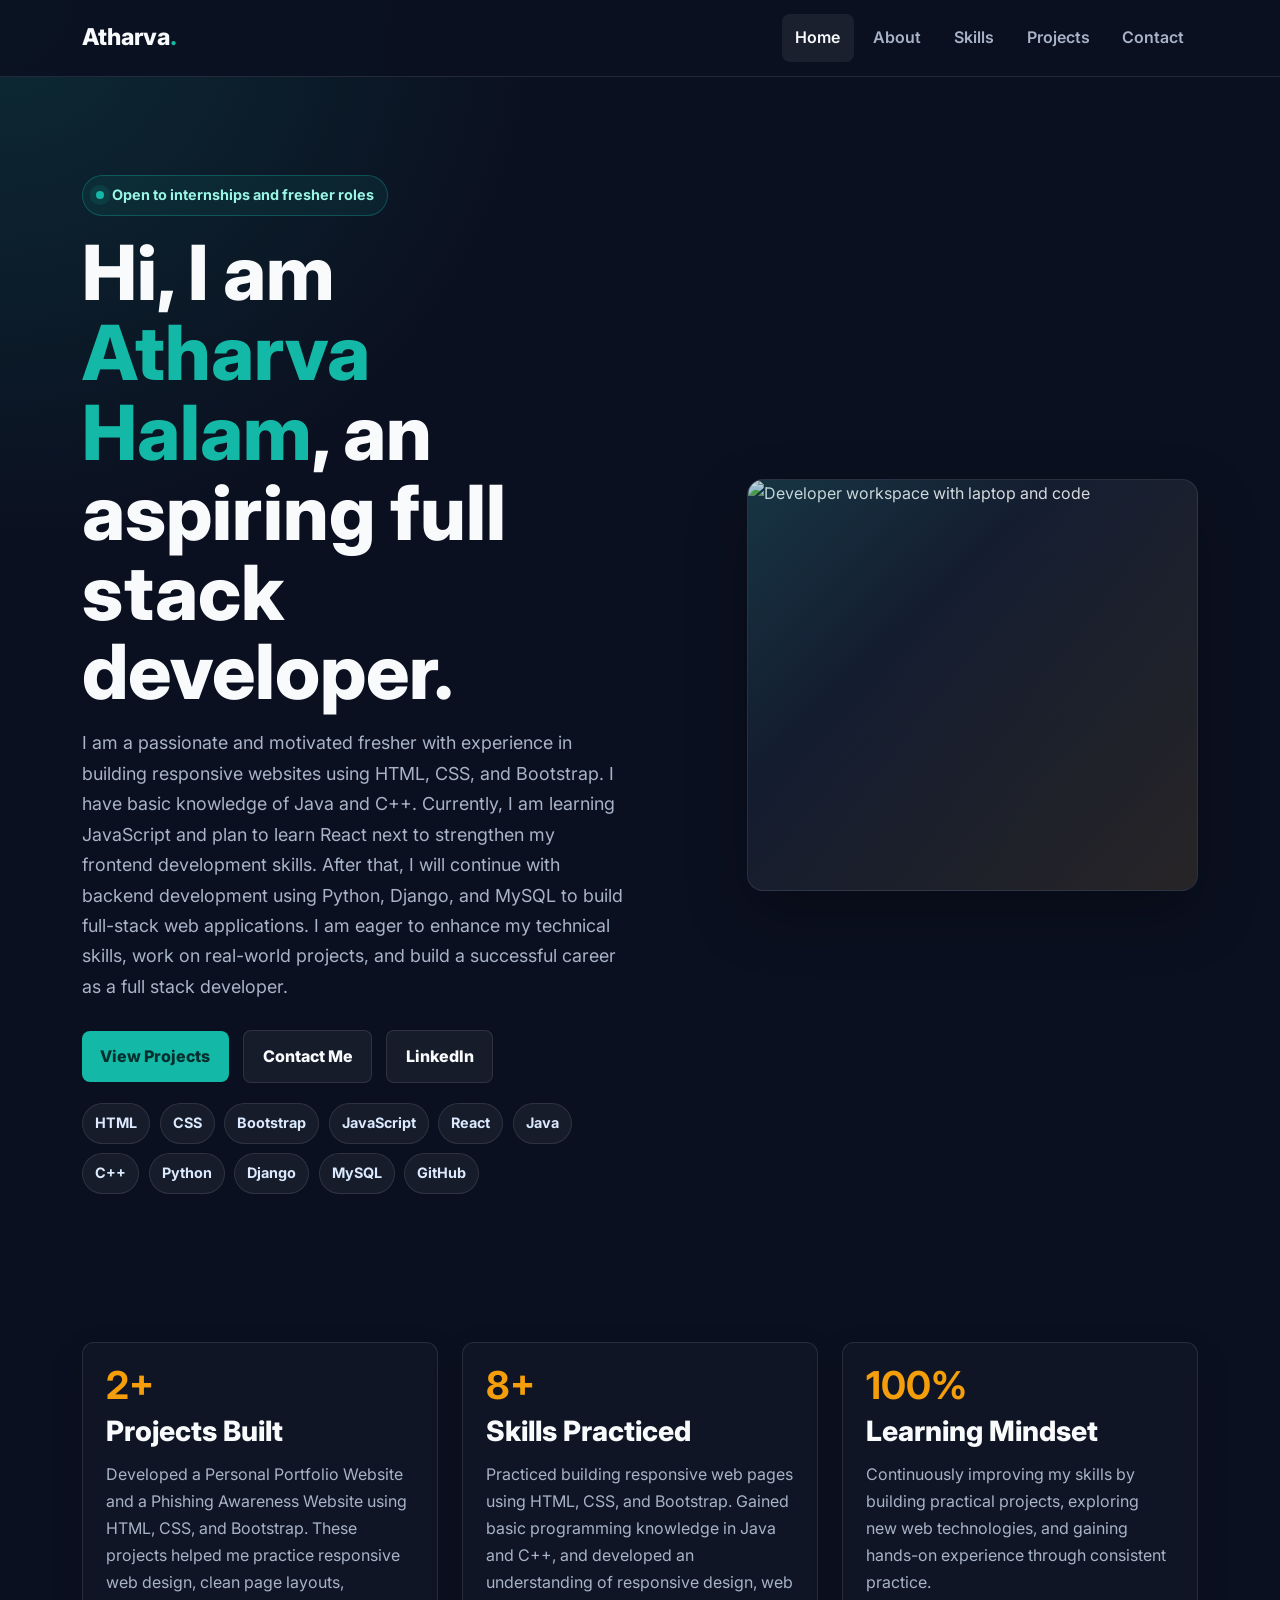
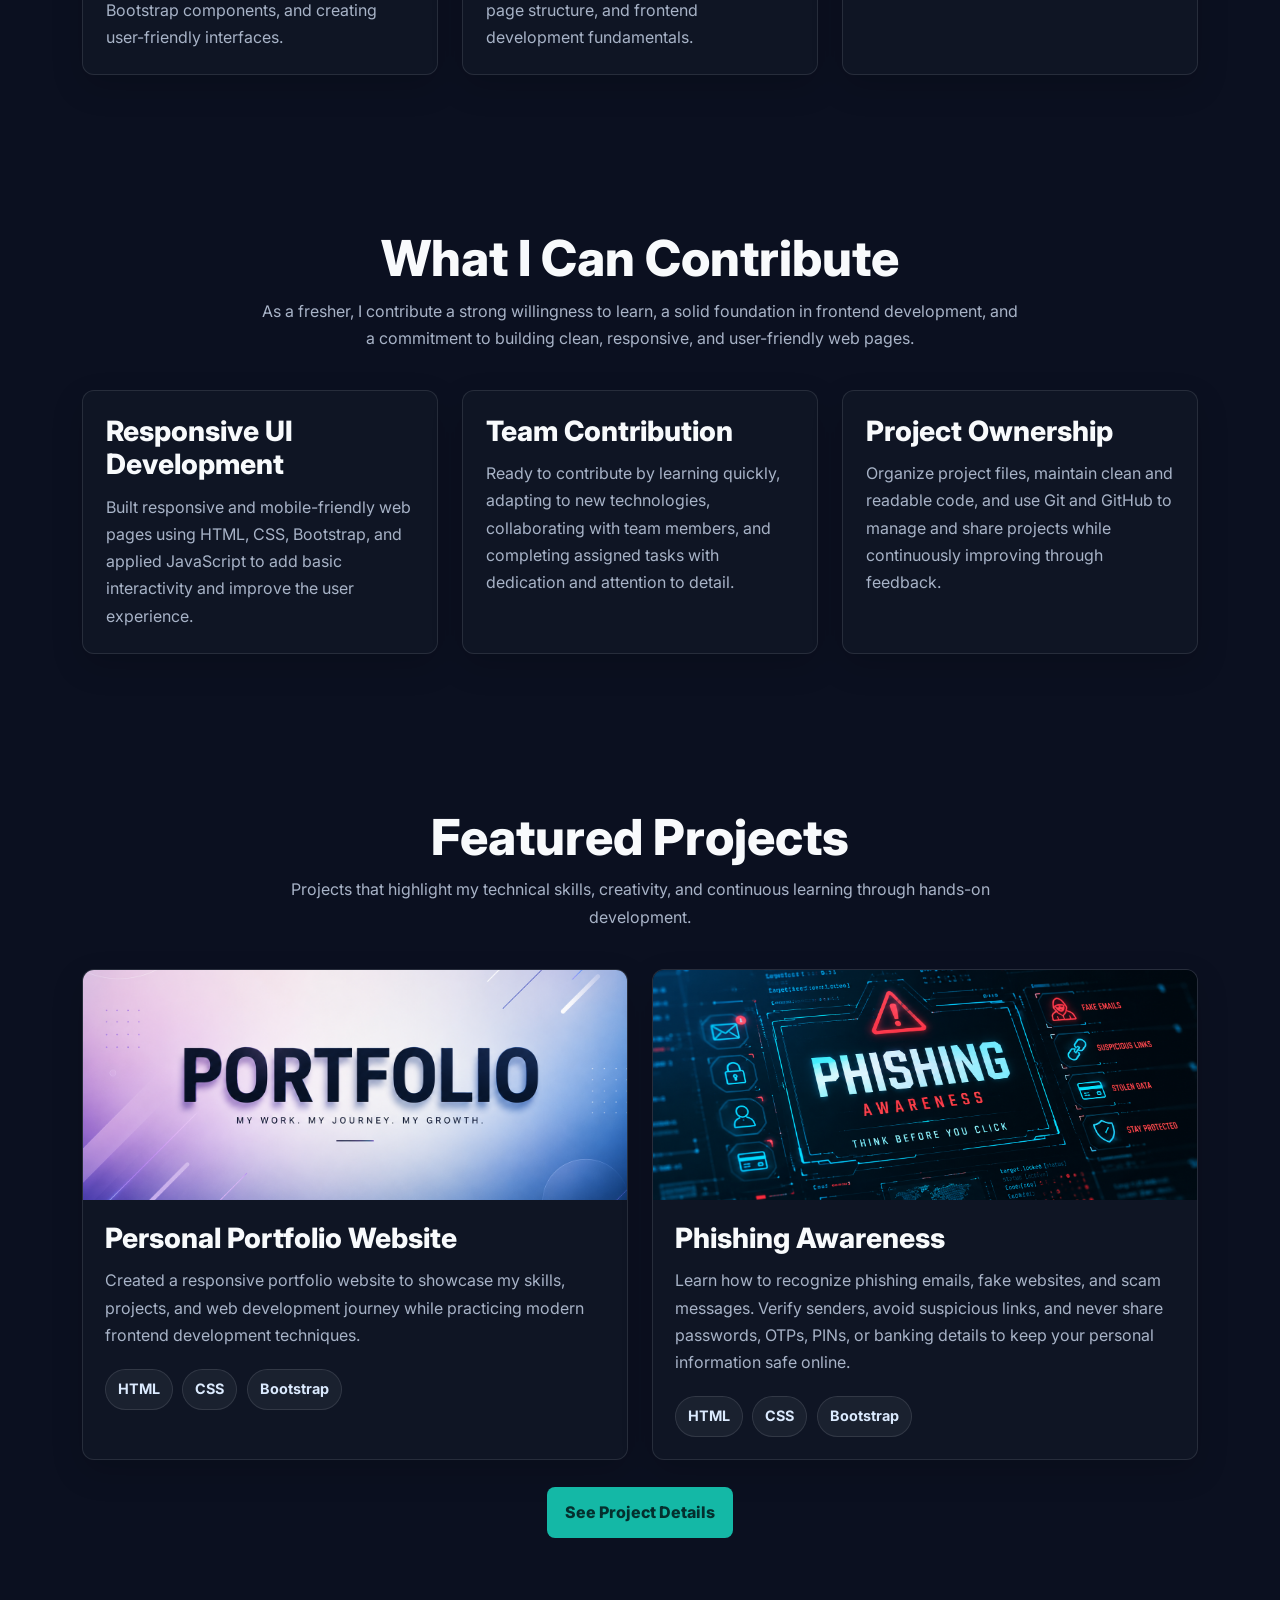
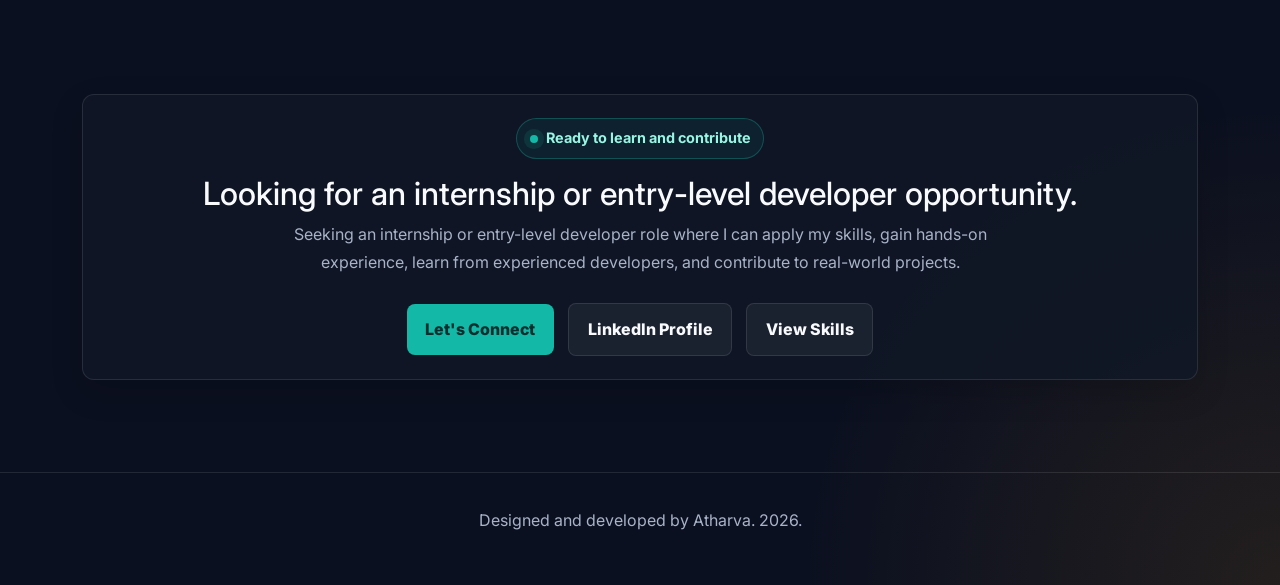
==== index.html @ 2a7f4339 "Update index.html" ====
<!--
    ================================================================
    Portfolio Home Page (index.html)
    ----------------------------------------------------------------
    Structure overview:
      1. <head>   - meta tags, page title, Bootstrap + custom CSS
      2. <header> - shared site navigation (same on every page)
      3. <main>
           a. Hero section         - intro, CTA buttons, skill tags, photo
           b. Quick stats section  - 3 number highlights
           c. Contribution section - 3 cards on what Atharva offers
           d. Featured projects    - 2 project preview cards
           e. Closing CTA          - final call-to-action for recruiters
      4. <footer> - shared site footer (same on every page)
    Uses Bootstrap 5's grid system (container/row/col-*) for layout,
    with custom classes (defined in style.css) for colors/spacing/cards.
    ================================================================
-->
<!DOCTYPE html>
<html lang="en">

<head>
    <!-- Basic page settings and SEO description for the home page. -->
    <meta charset="UTF-8">
    <meta name="viewport" content="width=device-width, initial-scale=1.0">
    <!-- This description shows up in search engine results, so it summarizes who Atharva is and his key skills. -->
    <meta name="description"
        content="Atharva is an aspiring full stack developer skilled in HTML, CSS, Bootstrap, JavaScript, Python, Django and MySQL.">
    <!-- Title shown in the browser tab. -->
    <title>Atharva | Aspiring Full Stack Developer</title>
    <!-- Bootstrap provides the responsive grid and common layout helpers. -->
    <link href="https://cdn.jsdelivr.net/npm/bootstrap@5.3.3/dist/css/bootstrap.min.css" rel="stylesheet">
    <!-- Custom styles for colors, cards, buttons, animations and responsive design. -->
    <link rel="stylesheet" href="style.css">
</head>

<body>
    <!-- ============================================================ -->
    <!-- Shared top navigation used across all pages. The active link shows the current page. -->
    <!-- ============================================================ -->
    <header class="site-nav">
        <div class="container nav-inner">
            <!-- Site logo/name that links back to the home page. -->
            <a class="brand" href="index.html">Atharva<span>.</span></a>
            <!-- Main navigation links. "active" class highlights which page the user is currently on. -->
            <nav class="nav-links" aria-label="Main navigation">
                <a class="active" href="index.html">Home</a>
                <a href="about.html">About</a>
                <a href="skills.html">Skills</a>
                <a href="projects.html">Projects</a>
                <a href="contact.html">Contact</a>
            </nav>
        </div>
    </header>

    <main>
        <!-- ============================================================ -->
        <!-- Hero section: first impression with role, short intro, main actions and profile image. -->
        <!-- ============================================================ -->
        <section class="hero">
            <div class="container">
                <!-- Bootstrap row/col grid: text content on the left (col-lg-6), image on the right (col-lg-5). -->
                <div class="row align-items-center">

                    <!-- LEFT COLUMN: Intro text, buttons, and skill tags -->
                    <div class="col-lg-6">
                        <!-- Small label above the main heading to catch attention. -->
                        <span class="eyebrow">Open to internships and fresher roles</span>

                        <!-- Main heading introducing Atharva and his role. -->
                        <h1 class="hero-title">Hi, I am <span class="highlight">Atharva Halam</span>, an aspiring full
                            stack
                            developer.</h1>

                        <!-- Short paragraph summarizing current frontend skills and backend skills being learned. -->
                        <p class="lead-text">
                            I am a passionate and motivated fresher with experience in building responsive websites
                            using HTML, CSS, and Bootstrap. I have basic knowledge of Java and C++. Currently, I am
                            learning JavaScript and plan to learn React next to strengthen my frontend development
                            skills. After that, I will continue with backend development using Python, Django, and MySQL
                            to build full-stack web applications. I am eager to enhance my technical skills, work on
                            real-world projects, and build a successful career as a full stack developer.

                        </p>

                        <!-- Call-to-action buttons: view projects, contact, and LinkedIn profile. -->
                        <div class="hero-actions">
                            <a class="btn-main" href="projects.html">View Projects</a>
                            <a class="btn-soft" href="contact.html">Contact Me</a>
                            <!-- target="_blank" opens LinkedIn in a new tab; rel="noopener" is a security best practice for external links. -->
                            <a class="btn-soft" href="https://www.linkedin.com/in/atharv-halam-618b17366/"
                                target="_blank" rel="noopener">LinkedIn</a>
                        </div>

                        <!-- Row of small tags/badges listing the tech stack Atharva works with. -->
                        <div class="tag-list">
                            <span>HTML</span>
                            <span>CSS</span>
                            <span>Bootstrap</span>
                            <span>JavaScript</span>
                            <span>React</span>
                            <span>Java</span>
                            <span>C++</span>
                            <span>Python</span>
                            <span>Django</span>
                            <span>MySQL</span>
                            <span>GitHub</span>
                        </div>
                    </div>

                    <!-- RIGHT COLUMN: Profile image and a small floating card with quick focus notes. -->
                    <!-- offset-lg-1 pushes this column slightly right, adding visual spacing from the text. -->
                    <div class="col-lg-5 offset-lg-1">
                        <div class="visual-panel">
                            <!-- Main profile/hero image showing a developer workspace. -->
                            <img class="profile-photo" src="/image.png" alt="Developer workspace with laptop and code">
                        </div>
                    </div>
                </div>
            </div>
        </section>

        <!-- ============================================================ -->
        <!-- Quick stats section that summarizes experience, skills and mindset. -->
        <!-- Three equal columns (col-md-4) each showing a number + short description. -->
        <!-- ============================================================ -->
        <section class="section-sm">
            <div class="container">
                <!-- "g-4" adds equal gutter spacing (gap) between the 3 stat columns below. -->
                <div class="row g-4">
                    <!-- Stat 1: number of projects built -->
                    <div class="col-md-4">
                        <div class="card-box number-card">
                            <strong>2+</strong>
                            <h3>Projects Built</h3>
                            <p>Developed a Personal Portfolio Website and a Phishing Awareness Website using HTML, CSS,
                                and Bootstrap. These projects helped me practice responsive web design, clean page
                                layouts, Bootstrap components, and creating user-friendly interfaces.</p>
                        </div>
                    </div>
                    <!-- Stat 2: number of skills practiced -->
                    <div class="col-md-4">
                        <div class="card-box number-card">
                            <strong>8+</strong>
                            <h3>Skills Practiced</h3>
                            <p>Practiced building responsive web pages using HTML, CSS, and Bootstrap. Gained basic
                                programming knowledge in Java and C++, and developed an understanding of responsive
                                design, web page structure, and frontend development fundamentals.
                            </p>
                        </div>
                    </div>
                    <!-- Stat 3: learning mindset / attitude -->
                    <div class="col-md-4">
                        <div class="card-box number-card">
                            <strong>100%</strong>
                            <h3>Learning Mindset</h3>
                            <p>Continuously improving my skills by building practical projects, exploring new web
                                technologies, and gaining hands-on experience through consistent practice.</p>
                        </div>
                    </div>
                </div>
            </div>
        </section>

        <!-- ============================================================ -->
        <!-- Contribution section: explains what value Atharva can bring as a fresher. -->
        <!-- Three cards (col-lg-4 each) covering frontend, backend and workflow strengths. -->
        <!-- ============================================================ -->
        <section class="section">
            <div class="container">
                <!-- Section heading + intro text, centered above the cards. -->
                <div class="section-heading center">
                    <h2>What I Can Contribute</h2>
                    <p>As a fresher, I contribute a strong willingness to learn, a solid foundation in frontend
                        development, and a commitment to building clean, responsive, and user-friendly web pages.</p>
                </div>
                <div class="row g-4">
                    <!-- Card 1: Frontend / responsive UI skills -->
                    <div class="col-lg-4">
                        <div class="card-box">
                            <h3>Responsive UI Development</h3>
                            <p>Built responsive and mobile-friendly web pages using HTML, CSS, Bootstrap, and applied
                                JavaScript to add basic interactivity and improve the user experience.</p>
                        </div>
                    </div>
                    <!-- Card 2: Backend learning (Django, MySQL, etc.) -->
                    <div class="col-lg-4">
                        <div class="card-box">
                            <h3>Team Contribution</h3>
                            <p>Ready to contribute by learning quickly, adapting to new technologies, collaborating with
                                team members, and completing assigned tasks with dedication and attention to detail.</p>
                        </div>
                    </div>
                    <!-- Card 3: Workflow / project management habits (Git, documentation) -->
                    <div class="col-lg-4">
                        <div class="card-box">
                            <h3>Project Ownership</h3>
                            <p>Organize project files, maintain clean and readable code, and use Git and GitHub to
                                manage and share projects while continuously improving through feedback.</p>
                        </div>
                    </div>
                </div>
            </div>
        </section>

        <!-- ============================================================ -->
        <!-- Featured project preview cards with links to the full projects page. -->
        <!-- Two cards side by side (col-lg-6 each) showing project image, title, description and tags. -->
        <!-- ============================================================ -->
        <section class="section-sm">
            <div class="container">
                <!-- Section heading + intro text, centered above the project cards. -->
                <div class="section-heading center">
                    <h2>Featured Projects</h2>
                    <p>Projects that highlight my technical skills, creativity, and continuous learning through hands-on
                        development.</p>
                </div>
                <div class="row g-4">
                    <!-- Project 1: Personal Portfolio Website -->
                    <div class="col-lg-6">
                        <article class="project-card">
                            <img src="images/ChatGPT Image Jul 9, 2026, 08_02_37 PM.png"
                                alt="Portfolio website planning on a desk">
                            <div class="project-body">
                                <h3>Personal Portfolio Website</h3>
                                <p>Created a responsive portfolio website to showcase my skills, projects, and web
                                    development journey while practicing modern frontend development techniques.</p>
                                <!-- Tags showing the technologies used in this specific project. -->
                                <div class="tag-list">
                                    <span>HTML</span>
                                    <span>CSS</span>
                                    <span>Bootstrap</span>
                                </div>
                            </div>
                        </article>
                    </div>
                    <!-- Project 2: Phishing Awareness -->
                    <div class="col-lg-6">
                        <article class="project-card">
                            <img src="/images/ChatGPT Image Jul 8, 2026, 10_04_07 PM.png"
                                alt="Online shopping interface on a laptop">
                            <div class="project-body">
                                <h3>Phishing Awareness</h3>
                                <p>Learn how to recognize phishing emails, fake websites, and scam messages. Verify
                                    senders, avoid suspicious links, and never share passwords, OTPs, PINs, or banking
                                    details to keep your personal information safe online.</p>
                                <!-- Tags showing the technologies used in this specific project. -->
                                <div class="tag-list">
                                    <span>HTML</span>
                                    <span>CSS</span>
                                    <span>Bootstrap</span>
                                </div>
                            </div>
                        </article>
                    </div>
                </div>
                <!-- Button linking to the full projects page for more details. -->
                <div class="action-row justify-content-center">
                    <a class="btn-main" href="projects.html">See Project Details</a>
                </div>
            </div>
        </section>

        <!-- ============================================================ -->
        <!-- Final call-to-action section encouraging recruiters to connect. -->
        <!-- ============================================================ -->
        <section class="section">
            <div class="container">
                <div class="card-box text-center">
                    <!-- Small label above the closing heading. -->
                    <span class="eyebrow">Ready to learn and contribute</span>
                    <!-- Main closing message aimed at recruiters/employers. -->
                    <!-- "mt-3" is a Bootstrap margin-top utility for spacing below the eyebrow label. -->
                    <h2 class="mt-3">Looking for an internship or entry-level developer opportunity.</h2>
                    <!-- "mx-readable" (custom class) caps the paragraph width so long text stays easy to read. -->
                    <p class="mx-readable">Seeking an internship or entry-level developer role where I can apply my
                        skills, gain hands-on experience, learn from experienced developers, and contribute to
                        real-world projects.</p>
                    <!-- Final set of action buttons: contact page, LinkedIn, and skills page. -->
                    <div class="action-row justify-content-center">
                        <a class="btn-main" href="contact.html">Let's Connect</a>
                        <a class="btn-soft" href="https://www.linkedin.com/in/atharv-halam-618b17366/" target="_blank"
                            rel="noopener">LinkedIn Profile</a>
                        <a class="btn-soft" href="skills.html">View Skills</a>
                    </div>
                </div>
            </div>
        </section>
    </main>

    <!-- ============================================================ -->
    <!-- Shared footer used at the bottom of every page. -->
    <!-- ============================================================ -->
    <footer class="footer">
        <div class="container">
            <p>Designed and developed by Atharva. 2026.</p>
        </div>
    </footer>
</body>

</html>
---- style.css ----
/* ==========================================================================
   STYLE.CSS — SHARED STYLESHEET FOR ATHARVA'S PORTFOLIO SITE
   ----------------------------------------------------------------
   Loaded by every page (index/about/skills/projects/contact.html).
   Roughly organized top to bottom as:
     1. Font import + CSS custom properties (color palette, shadow)
     2. Global resets (box-sizing, links, images, container width)
     3. Entrance animations (fade/slide-in on page load, motion-safe)
     4. Navigation bar
     5. Section spacing + hero section (Home page intro)
     6. Buttons, visual/photo panel, section headings
     7. Cards, tags/pills, tools grid
     8. Skills page progress bars
     9. Project cards + CSS-only offcanvas detail panels (no JS)
     10. Contact section (info boxes, form fields)
     11. Footer
     12. @keyframes definitions used by the animations above
     13. Responsive media query overrides (tablet, then mobile)
   ========================================================================== */

/* ==========================================================================
   FONT IMPORT
   Loads the "Inter" font family from Google Fonts in several weights
   (400 regular, 500 medium, 600 semi-bold, 700 bold, 800 extra-bold)
   ========================================================================== */
@import url("https://fonts.googleapis.com/css2?family=Inter:wght@400;500;600;700;800&display=swap");

/* ==========================================================================
   CSS CUSTOM PROPERTIES (VARIABLES)
   Central place to define the color palette and shadow style used
   throughout the whole site. Change a value here and it updates everywhere.
   ========================================================================== */
:root {
    --bg: #0b1020;
    /* main page background (very dark navy) */
    --surface: #111827;
    /* base surface color for cards/panels */
    --surface-2: #182235;
    /* slightly lighter surface, used for gradients */
    --line: rgba(255, 255, 255, 0.1);
    /* subtle border color used everywhere */
    --text: #f8fafc;
    /* main body text color (near-white) */
    --muted: #a8b3c7;
    /* secondary/quiet text color (grayish) */
    --brand: #14b8a6;
    /* primary brand color (teal) */
    --brand-2: #f59e0b;
    /* secondary brand/accent color (amber) */
    --accent: #38bdf8;
    /* extra accent color (sky blue) */
    --shadow: 0 24px 60px rgba(0, 0, 0, 0.28);
    /* reusable drop shadow */
}

/* ==========================================================================
   GLOBAL RESETS
   ========================================================================== */

/* Makes padding and borders easier to calculate for every element. */
* {
    box-sizing: border-box;
}

/* Enables smooth movement when clicking anchor links such as project details. */
html {
    scroll-behavior: smooth;
}

/* Main page styling: font, background gradients, text color and default spacing. */
body {
    margin: 0;
    font-family: "Inter", Arial, sans-serif;
    /* Layered background: two soft radial glows (teal top-left, amber
       bottom-right) sitting on top of the solid --bg color. */
    background:
        radial-gradient(circle at top left, rgba(20, 184, 166, 0.16), transparent 34rem),
        radial-gradient(circle at bottom right, rgba(245, 158, 11, 0.1), transparent 30rem),
        var(--bg);
    color: var(--text);
    line-height: 1.7;
    overflow-x: hidden;
    /* prevents horizontal scrollbars from animations/panels */
}

/* ==========================================================================
   ENTRANCE ANIMATIONS
   Fades and slides elements into view when the page loads.
   Wrapped in a media query so users who prefer reduced motion
   (an accessibility setting) don't get any animation at all.
   ========================================================================== */
@media (prefers-reduced-motion: no-preference) {

    /* Whole page gently fades in on load. */
    body {
        animation: pageFade 0.7s ease both;
    }

    /* These key hero/heading/card elements rise up and fade in. */
    .hero .eyebrow,
    .hero-title,
    .lead-text,
    .hero-actions,
    .hero .tag-list,
    .page-title,
    .section-heading,
    .card-box,
    .project-card,
    .contact-box {
        animation: riseIn 0.75s ease both;
    }

    /* Stagger the animation timing so elements don't all pop in at once. */
    .hero-title,
    .page-title {
        animation-delay: 0.08s;
    }

    .lead-text,
    .section-heading {
        animation-delay: 0.16s;
    }

    .hero-actions,
    .hero .tag-list {
        animation-delay: 0.24s;
    }

    /* The hero image panel floats in, then gently bobs up and down forever. */
    .visual-panel {
        animation: floatIn 0.9s ease both, softFloat 5.5s ease-in-out 1s infinite;
    }

    /* When cards are laid out in a grid row, delay each column's card
       animation a bit more than the previous one, creating a
       left-to-right cascading reveal effect. */
    .row>[class*="col-"]:nth-child(2) .card-box,
    .row>[class*="col-"]:nth-child(2) .project-card,
    .row>[class*="col-"]:nth-child(2) .contact-box {
        animation-delay: 0.1s;
    }

    .row>[class*="col-"]:nth-child(3) .card-box,
    .row>[class*="col-"]:nth-child(3) .project-card,
    .row>[class*="col-"]:nth-child(3) .contact-box {
        animation-delay: 0.2s;
    }

    .row>[class*="col-"]:nth-child(4) .card-box,
    .row>[class*="col-"]:nth-child(4) .project-card,
    .row>[class*="col-"]:nth-child(4) .contact-box {
        animation-delay: 0.3s;
    }

    /* Skill bars grow from 0 width to full width when the page loads. */
    .skill-fill {
        animation: fillBar 1.1s ease both;
        transform-origin: left;
        /* makes the bar grow from the left edge */
    }
}

/* Reset default link and image behavior for a cleaner custom design. */
a {
    color: inherit;
    /* links take on their surrounding text color */
    text-decoration: none;
    /* remove default underline */
}

img {
    display: block;
    /* removes the small gap browsers add under inline images */
    max-width: 100%;
    /* images never overflow their container */
}

/* Keeps Bootstrap containers from becoming too wide on large screens. */
.container {
    max-width: 1140px;
}

/* ==========================================================================
   NAVIGATION BAR
   Sticky top navigation bar shared by every page.
   ========================================================================== */
.site-nav {
    position: sticky;
    /* stays pinned to the top while scrolling */
    top: 0;
    z-index: 10;
    /* sits above page content */
    border-bottom: 1px solid var(--line);
    background: rgba(11, 16, 32, 0.88);
    backdrop-filter: blur(18px);
    /* frosted-glass blur effect behind the navbar */
}

/* Flex container that spaces the logo and nav links apart. */
.nav-inner {
    display: flex;
    align-items: center;
    justify-content: space-between;
    gap: 1rem;
    min-height: 76px;
    /* keeps navbar height consistent */
}

/* Brand/logo text in the navigation. */
.brand {
    font-size: 1.45rem;
    font-weight: 800;
    letter-spacing: 0;
}

/* Highlights part of the logo text (e.g. a single letter/word) in brand color. */
.brand span {
    color: var(--brand);
}

.brand:hover span {
    color: #2dd4bf;
    /* lighter teal on hover */
}

/* Navigation link layout and active-page styling. */
.nav-links {
    display: flex;
    align-items: center;
    gap: 0.35rem;
    flex-wrap: wrap;
    /* wraps to a new line on small screens */
    justify-content: flex-end;
}

.nav-links a {
    color: var(--muted);
    font-weight: 600;
    padding: 0.65rem 0.85rem;
    border-radius: 8px;
    transition: 0.2s ease;
}

/* Both hovered links and the current page's link (.active) get the same
   highlighted look, so the visitor can see which page they're on. */
.nav-links a:hover,
.nav-links a.active {
    color: var(--text);
    background: rgba(255, 255, 255, 0.07);
}

.nav-links a:hover {
    transform: translateY(-1px);
    /* subtle lift on hover */
}

/* ==========================================================================
   SECTION SPACING
   Reusable vertical spacing utility classes for page sections.
   ========================================================================== */
.section {
    padding: 92px 0;
    /* standard large section spacing */
}

.section-sm {
    padding: 64px 0;
    /* smaller spacing variant */
}

/* ==========================================================================
   HERO SECTION (Home page intro area)
   ========================================================================== */
.hero {
    padding: 98px 0 84px;
}

/* Small pill-shaped label shown above the main heading, e.g. "Available for work". */
.eyebrow {
    display: inline-flex;
    align-items: center;
    gap: 0.5rem;
    width: fit-content;
    padding: 0.45rem 0.8rem;
    border: 1px solid rgba(20, 184, 166, 0.32);
    border-radius: 999px;
    /* fully rounded pill shape */
    color: #99f6e4;
    background: rgba(20, 184, 166, 0.08);
    font-size: 0.9rem;
    font-weight: 700;
}

/* Small glowing dot placed before the eyebrow text. */
.eyebrow::before {
    content: "";
    width: 8px;
    height: 8px;
    border-radius: 50%;
    background: var(--brand);
    box-shadow: 0 0 0 6px rgba(20, 184, 166, 0.12);
    /* soft glow ring */
}

/* Main heading styles for the hero and inner pages. Uses clamp() so the
   font size scales fluidly between a minimum and maximum based on
   viewport width, without needing separate media queries. */
.hero-title,
.page-title {
    margin: 1.1rem 0 1rem;
    font-size: clamp(2.5rem, 7vw, 4.75rem);
    line-height: 1.05;
    font-weight: 800;
    letter-spacing: 0;
}

/* Page titles (used on inner pages) are centered with a max width. */
.page-title {
    max-width: 920px;
    margin-left: auto;
    margin-right: auto;
}

/* Utility classes for highlighted text, lead paragraphs and readable line width. */
.highlight {
    color: var(--brand);
    /* used to color a key word/phrase inside a heading */
}

.lead-text {
    color: var(--muted);
    font-size: 1.12rem;
    max-width: 680px;
    /* keeps paragraph line length comfortable to read */
}

.mx-readable {
    max-width: 780px;
    margin-left: auto;
    margin-right: auto;
}

/* ==========================================================================
   BUTTONS
   Button rows used in hero sections and call-to-action areas.
   ========================================================================== */
.hero-actions,
.action-row {
    display: flex;
    gap: 0.9rem;
    flex-wrap: wrap;
    align-items: center;
    margin-top: 1.7rem;
}

/* Shared base sizing/shape for both button variants. */
.btn-main,
.btn-soft {
    display: inline-flex;
    align-items: center;
    justify-content: center;
    min-height: 46px;
    padding: 0.75rem 1.15rem;
    border-radius: 8px;
    font-weight: 800;
    transition: 0.2s ease;
    position: relative;
    /* needed so the ::after shine effect can be positioned */
    overflow: hidden;
    /* clips the shine effect to the button's shape */
}

/* Primary (filled) button style. */
.btn-main {
    background: var(--brand);
    color: #042f2e;
    /* dark teal text for contrast on the bright button */
}

/* Diagonal "shine" overlay that sweeps across the button on hover. */
.btn-main::after {
    content: "";
    position: absolute;
    inset: 0;
    background: linear-gradient(120deg, transparent, rgba(255, 255, 255, 0.38), transparent);
    transform: translateX(-120%);
    /* starts off-screen to the left */
    transition: 0.45s ease;
}

.btn-main:hover {
    transform: translateY(-2px);
    /* lifts slightly on hover */
    background: #2dd4bf;
}

.btn-main:hover::after {
    transform: translateX(120%);
    /* slides the shine across and off to the right */
}

/* Secondary (outlined/ghost) button style. */
.btn-soft {
    border: 1px solid var(--line);
    color: var(--text);
    background: rgba(255, 255, 255, 0.05);
}

.btn-soft:hover {
    transform: translateY(-2px);
    border-color: rgba(56, 189, 248, 0.45);
    background: rgba(56, 189, 248, 0.1);
}

/* ==========================================================================
   HERO / ABOUT VISUAL PANEL
   The framed image panel with the floating "code card" overlay.
   ========================================================================== */
.visual-panel {
    position: relative;
    /* anchors the ::before glow and the .code-card overlay */
    min-height: 410px;
    border: 1px solid var(--line);
    border-radius: 16px;
    background: linear-gradient(145deg, rgba(24, 34, 53, 0.96), rgba(15, 23, 42, 0.96));
    box-shadow: var(--shadow);
    overflow: hidden;
    /* keeps the photo's zoom-on-hover contained inside the rounded corners */
}

/* Decorative diagonal gradient border/glow layered on top of the panel. */
.visual-panel::before {
    content: "";
    position: absolute;
    inset: -1px;
    z-index: 1;
    pointer-events: none;
    /* purely visual, doesn't block clicks */
    background: linear-gradient(135deg, rgba(20, 184, 166, 0.3), transparent 35%, rgba(245, 158, 11, 0.24));
    opacity: 0.45;
}

/* Profile photo fills the panel and fades/zooms slightly on hover. */
.profile-photo {
    width: 100%;
    height: 100%;
    min-height: 410px;
    object-fit: cover;
    /* crops the image to fill the box without distorting it */
    opacity: 0.86;
    transition: 0.45s ease;
}

.visual-panel:hover .profile-photo {
    transform: scale(1.03);
    /* subtle zoom-in */
    opacity: 0.95;
}

/* ==========================================================================
   SECTION HEADINGS
   Shared heading block used to introduce each page section
   (e.g. "Projects", "Skills", "Contact").
   ========================================================================== */
.section-heading {
    max-width: 760px;
    margin-bottom: 2.4rem;
}

/* Optional centered variant of the section heading. */
.section-heading.center {
    margin-left: auto;
    margin-right: auto;
    text-align: center;
}

.section-heading h2 {
    margin: 0 0 0.75rem;
    font-size: clamp(2rem, 5vw, 3.1rem);
    line-height: 1.1;
    font-weight: 800;
    letter-spacing: 0;
}

.section-heading p {
    margin: 0;
    color: var(--muted);
}

/* Makes bold text inside paragraphs (e.g. "Name:", "Role:" labels on the About page) stand out in pure white. */
p strong {
    color:white;
}

/* ==========================================================================
   CARDS
   Reusable card styles for content cards, project cards and contact boxes.
   These three types share the same base look (border, background, shadow,
   hover lift) but differ slightly in padding/content layout.
   ========================================================================== */
.card-box,
.project-card,
.contact-box {
    height: 100%;
    /* lets cards in the same row match height */
    border: 1px solid var(--line);
    border-radius: 12px;
    background: rgba(17, 24, 39, 0.82);
    box-shadow: 0 12px 32px rgba(0, 0, 0, 0.16);
    transition: 0.25s ease;
}

/* Hover state: lifts the card up and brightens its border. */
.card-box:hover,
.project-card:hover,
.contact-box:hover {
    transform: translateY(-6px);
    border-color: rgba(20, 184, 166, 0.42);
    box-shadow: 0 20px 46px rgba(0, 0, 0, 0.25);
}

.card-box {
    padding: 1.45rem;
}

.card-box h3,
.card-box h4,
.project-card h3,
.contact-box h3 {
    margin: 0 0 0.75rem;
    font-weight: 800;
}

.card-box p,
.project-card p,
.contact-box p {
    color: var(--muted);
    margin-bottom: 0;
}

/* Statistic cards on the Home page (e.g. "5+ Years Experience"). */
.number-card strong {
    display: block;
    color: var(--brand-2);
    font-size: 2.4rem;
    line-height: 1;
    margin-bottom: 0.65rem;
}

/* ==========================================================================
   TAGS / PILLS
   Skill and technology tags used across multiple pages
   (e.g. "JavaScript", "React", "CSS").
   ========================================================================== */
.tag-list {
    display: flex;
    flex-wrap: wrap;
    gap: 0.6rem;
    margin-top: 1.25rem;
}

/* Shared pill styling for both tag-list items and standalone meta pills. */
.tag-list span,
.meta-pill {
    display: inline-flex;
    align-items: center;
    min-height: 34px;
    padding: 0.45rem 0.75rem;
    border-radius: 999px;
    border: 1px solid rgba(255, 255, 255, 0.1);
    background: rgba(255, 255, 255, 0.05);
    color: #dbeafe;
    font-size: 0.9rem;
    font-weight: 700;
    transition: 0.2s ease;
}

.tag-list span:hover,
.meta-pill:hover {
    transform: translateY(-2px);
    border-color: rgba(20, 184, 166, 0.45);
    background: rgba(20, 184, 166, 0.1);
}

/* ==========================================================================
   TOOLS GRID
   Auto-fitting grid of tool cards on the Skills page ("Tools I Use" section).
   ========================================================================== */
.tool-grid {
    display: grid;
    grid-template-columns: repeat(auto-fit, minmax(260px, 1fr));
    /* as many 260px+ columns as fit the row; wraps automatically on narrow screens */
    gap: 20px;
    margin-top: 30px;
}

/* Individual tool card (e.g. "VS Code", "Git", "GitHub"). */
.tool-card {
    background: rgba(255, 255, 255, 0.05);
    padding: 20px;
    border-radius: 12px;
    transition: 0.3s;
    border: 1px solid rgba(255,255,255,0.08);
}

/* Brightens the border on hover, matching the highlight color used elsewhere on the site. */
.tool-card:hover { 
    border-color: rgba(20, 184, 166, 0.45);
}

.tool-card h4 {
    color: whitesmoke;
    margin-bottom: 10px;
    font-size: 1.1rem;
}

.tool-card p {
    color: #a8b3c7;
    line-height: 1.6;
    margin: 0;
}


/* ==========================================================================
   SKILLS PAGE — PROGRESS BARS
   Each skill row shows a label + percentage above an animated progress bar.
   ========================================================================== */
.skill-row {
    margin-bottom: 1.15rem;
}

.skill-row:last-child {
    margin-bottom: 0;
    /* removes extra spacing after the last skill */
}

/* Row containing the skill name on the left and percentage on the right. */
.skill-top {
    display: flex;
    justify-content: space-between;
    gap: 1rem;
    margin-bottom: 0.45rem;
    color: var(--text);
    font-weight: 700;
}

/* The empty/background track that the colored fill sits inside. */
.skill-track {
    height: 10px;
    border-radius: 999px;
    background: rgba(255, 255, 255, 0.08);
    overflow: hidden;
    /* clips the fill bar to the rounded track shape */
}

/* The colored fill bar itself — its width is normally set inline per
   skill (e.g. style="width: 80%") to represent the skill level. */
.skill-fill {
    height: 100%;
    border-radius: inherit;
    background: linear-gradient(90deg, var(--brand), var(--accent));
}

/* ==========================================================================
   PROJECT CARDS
   Cards on the Projects page, each with a thumbnail image + text body.
   ========================================================================== */
.project-card {
    overflow: hidden;
    /* keeps the image's zoom-on-hover clipped to rounded corners */
}

.project-card img {
    width: 100%;
    height: 230px;
    object-fit: cover;
    transition: 0.45s ease;
}

.project-card:hover img {
    transform: scale(1.04);
    /* zoom effect on the thumbnail when hovered */
}

.project-body {
    padding: 1.35rem;
}

/* Lists inside project cards and offcanvas project detail panels
   (e.g. a bullet list of key features/technologies). */
.project-list {
    padding-left: 1.15rem;
    margin: 1rem 0 0;
    color: var(--muted);
}

.project-list li {
    margin-bottom: 0.45rem;
}

/* ==========================================================================
   CSS-ONLY OFFCANVAS (SLIDE-OUT) PANELS
   Used for "View Project Details" panels. No JavaScript needed —
   the panel is shown/hidden purely using the :target pseudo-class,
   which activates when the page URL hash matches the panel's id
   (e.g. linking to #project-1 opens the panel with id="project-1").
   ========================================================================== */
.css-offcanvas {
    position: fixed;
    inset: 0;
    z-index: 50;
    visibility: hidden;
    /* hidden by default */
    pointer-events: none;
    /* not clickable while hidden */
    overflow: hidden;
}

/* When this panel's id matches the URL hash, reveal it and allow clicks. */
.css-offcanvas:target {
    visibility: visible;
    pointer-events: auto;
}

/* Dark semi-transparent backdrop shown behind the open panel
   (also usually acts as a clickable "close" area, linking back to #). */
.offcanvas-backdrop {
    position: absolute;
    inset: 0;
    z-index: 1;
    background: rgba(2, 6, 23, 0.68);
    opacity: 0;
    transition: 0.25s ease;
}

.css-offcanvas:target .offcanvas-backdrop {
    opacity: 1;
    /* fades the backdrop in when the panel opens */
}

/* The actual sliding side panel that contains project details. */
.offcanvas-panel {
    position: absolute;
    top: 0;
    right: 0;
    z-index: 2;
    width: min(520px, 100%);
    /* responsive: 520px on desktop, full width on tiny screens */
    height: 100%;
    max-height: 100vh;
    padding: 1.5rem;
    border-left: 1px solid var(--line);
    background: #0f172a;
    box-shadow: -24px 0 60px rgba(0, 0, 0, 0.35);
    overflow-x: hidden;
    overflow-y: scroll;
    /* scrollable if the project details are long */
    overscroll-behavior: contain;
    /* stops scroll from "leaking" to the page behind it */
    -webkit-overflow-scrolling: touch;
    /* smooth momentum scrolling on iOS */
    transform: translateX(100%);
    /* starts pushed off-screen to the right */
    transition: 0.32s ease;
}

/* Slides the panel into view when its :target state is active. */
.css-offcanvas:target .offcanvas-panel {
    transform: translateX(0);
}

/* Custom scrollbar styling for the panel (WebKit browsers only). */
.offcanvas-panel::-webkit-scrollbar {
    width: 10px;
}

.offcanvas-panel::-webkit-scrollbar-track {
    background: rgba(255, 255, 255, 0.06);
}

.offcanvas-panel::-webkit-scrollbar-thumb {
    border-radius: 999px;
    background: rgba(20, 184, 166, 0.45);
}

/* Header row inside each project details panel: title + close button. */
.offcanvas-header-custom {
    display: flex;
    align-items: center;
    justify-content: space-between;
    gap: 1rem;
    margin-bottom: 1.4rem;
}

.offcanvas-panel h2 {
    margin: 0 0 1rem;
    font-weight: 800;
}

.offcanvas-panel h3 {
    margin: 1.5rem 0 0.55rem;
    color: var(--brand);
    font-size: 1.05rem;
    font-weight: 800;
}

.offcanvas-panel p {
    color: var(--muted);
}

/* Close button (an <a> linking back to the page without a hash, e.g. href="#"). */
.close-btn {
    display: inline-flex;
    align-items: center;
    justify-content: center;
    min-height: 38px;
    padding: 0.5rem 0.75rem;
    border: 1px solid var(--line);
    border-radius: 8px;
    color: var(--text);
    background: rgba(255, 255, 255, 0.06);
    font-size: 0.9rem;
    font-weight: 800;
    transition: 0.2s ease;
}

.close-btn:hover {
    border-color: rgba(20, 184, 166, 0.45);
    background: rgba(20, 184, 166, 0.1);
}

/* ==========================================================================
   CONTACT SECTION
   Contact cards, contact links and form fields (Contact page).
   ========================================================================== */
.contact-box {
    padding: 1.35rem;
}

/* Clickable contact info such as email/phone, styled as teal links. */
.contact-link {
    color: #99f6e4;
    font-weight: 800;
    overflow-wrap: anywhere;
    /* prevents long emails/links from overflowing their box */
}

/* Styling for text inputs/textareas, including their focused state.
   :focus repeats the same rules so no extra outline/box-shadow appears
   when the field is active — keeping the dark theme consistent. */
.form-control,
.form-control:focus {
    min-height: 48px;
    border: 1px solid var(--line);
    background: rgba(255, 255, 255, 0.05);
    color: var(--text);
    box-shadow: none;
}

.form-control::placeholder {
    color: #7d8aa0;
}

textarea.form-control {
    min-height: 150px;
    /* taller default for multi-line message fields */
}

/* ==========================================================================
   FOOTER
   Shared footer shown at the bottom of every page.
   ========================================================================== */
.footer {
    padding: 34px 0;
    border-top: 1px solid var(--line);
    color: var(--muted);
    text-align: center;
}

/* ==========================================================================
   KEYFRAME ANIMATIONS
   Definitions used by the motion-safe media query near the top of this file.
   ========================================================================== */

/* Simple fade from invisible to fully visible — used for the whole page load. */
@keyframes pageFade {
    from {
        opacity: 0;
    }

    to {
        opacity: 1;
    }
}

/* Fades in while sliding up slightly — used for headings, text, and cards. */
@keyframes riseIn {
    from {
        opacity: 0;
        transform: translateY(18px);
    }

    to {
        opacity: 1;
        transform: translateY(0);
    }
}

/* Fades in while sliding up and scaling from slightly smaller —
   used for the hero visual panel's entrance. */
@keyframes floatIn {
    from {
        opacity: 0;
        transform: translateY(22px) scale(0.98);
    }

    to {
        opacity: 1;
        transform: translateY(0) scale(1);
    }
}

/* Continuous gentle up-and-down bobbing motion —
   used to make the visual panel feel alive after it appears. */
@keyframes softFloat {

    0%,
    100% {
        transform: translateY(0);
    }

    50% {
        transform: translateY(-10px);
    }
}

/* Grows a bar from zero width to full width — used for skill progress bars. */
@keyframes fillBar {
    from {
        transform: scaleX(0);
    }

    to {
        transform: scaleX(1);
    }
}

/* ==========================================================================
   RESPONSIVE ADJUSTMENTS
   ========================================================================== */

/* Tablet layout adjustments (screens 991px wide or narrower). */
@media (max-width: 991px) {
    .hero {
        padding-top: 72px;
        /* less top padding once the hero stacks vertically */
    }

    .visual-panel {
        margin-top: 2rem;
        /* adds spacing when the image panel wraps below the text */
    }
}

/* Mobile layout adjustments for navigation, buttons, panels and spacing
   (screens 767px wide or narrower — phones). */
@media (max-width: 767px) {

    /* Stack the nav logo and links vertically instead of side by side. */
    .nav-inner {
        align-items: flex-start;
        flex-direction: column;
        padding: 1rem 0;
    }

    .nav-links {
        justify-content: flex-start;
        gap: 0.25rem;
    }

    .nav-links a {
        padding: 0.5rem 0.65rem;
    }

    /* Reduce section spacing to save vertical room on small screens. */
    .section,
    .section-sm {
        padding: 64px 0;
    }

    /* Buttons become full-width and stack vertically on mobile. */
    .hero-actions,
    .action-row {
        align-items: stretch;
        flex-direction: column;
    }

    .btn-main,
    .btn-soft {
        width: 100%;
    }

    /* Shorter hero image height on small screens to reduce scrolling. */
    .visual-panel,
    .profile-photo {
        min-height: 330px;
    }

    /* Offcanvas panel nearly fills the screen width on mobile, leaving
       a small 18px sliver visible so it doesn't feel edge-to-edge. */
    .offcanvas-panel {
        width: calc(100% - 18px);
        padding: 1.15rem;
    }

    /* Stack the panel's title and close button vertically on mobile. */
    .offcanvas-header-custom {
        align-items: flex-start;
        flex-direction: column;
    }
}
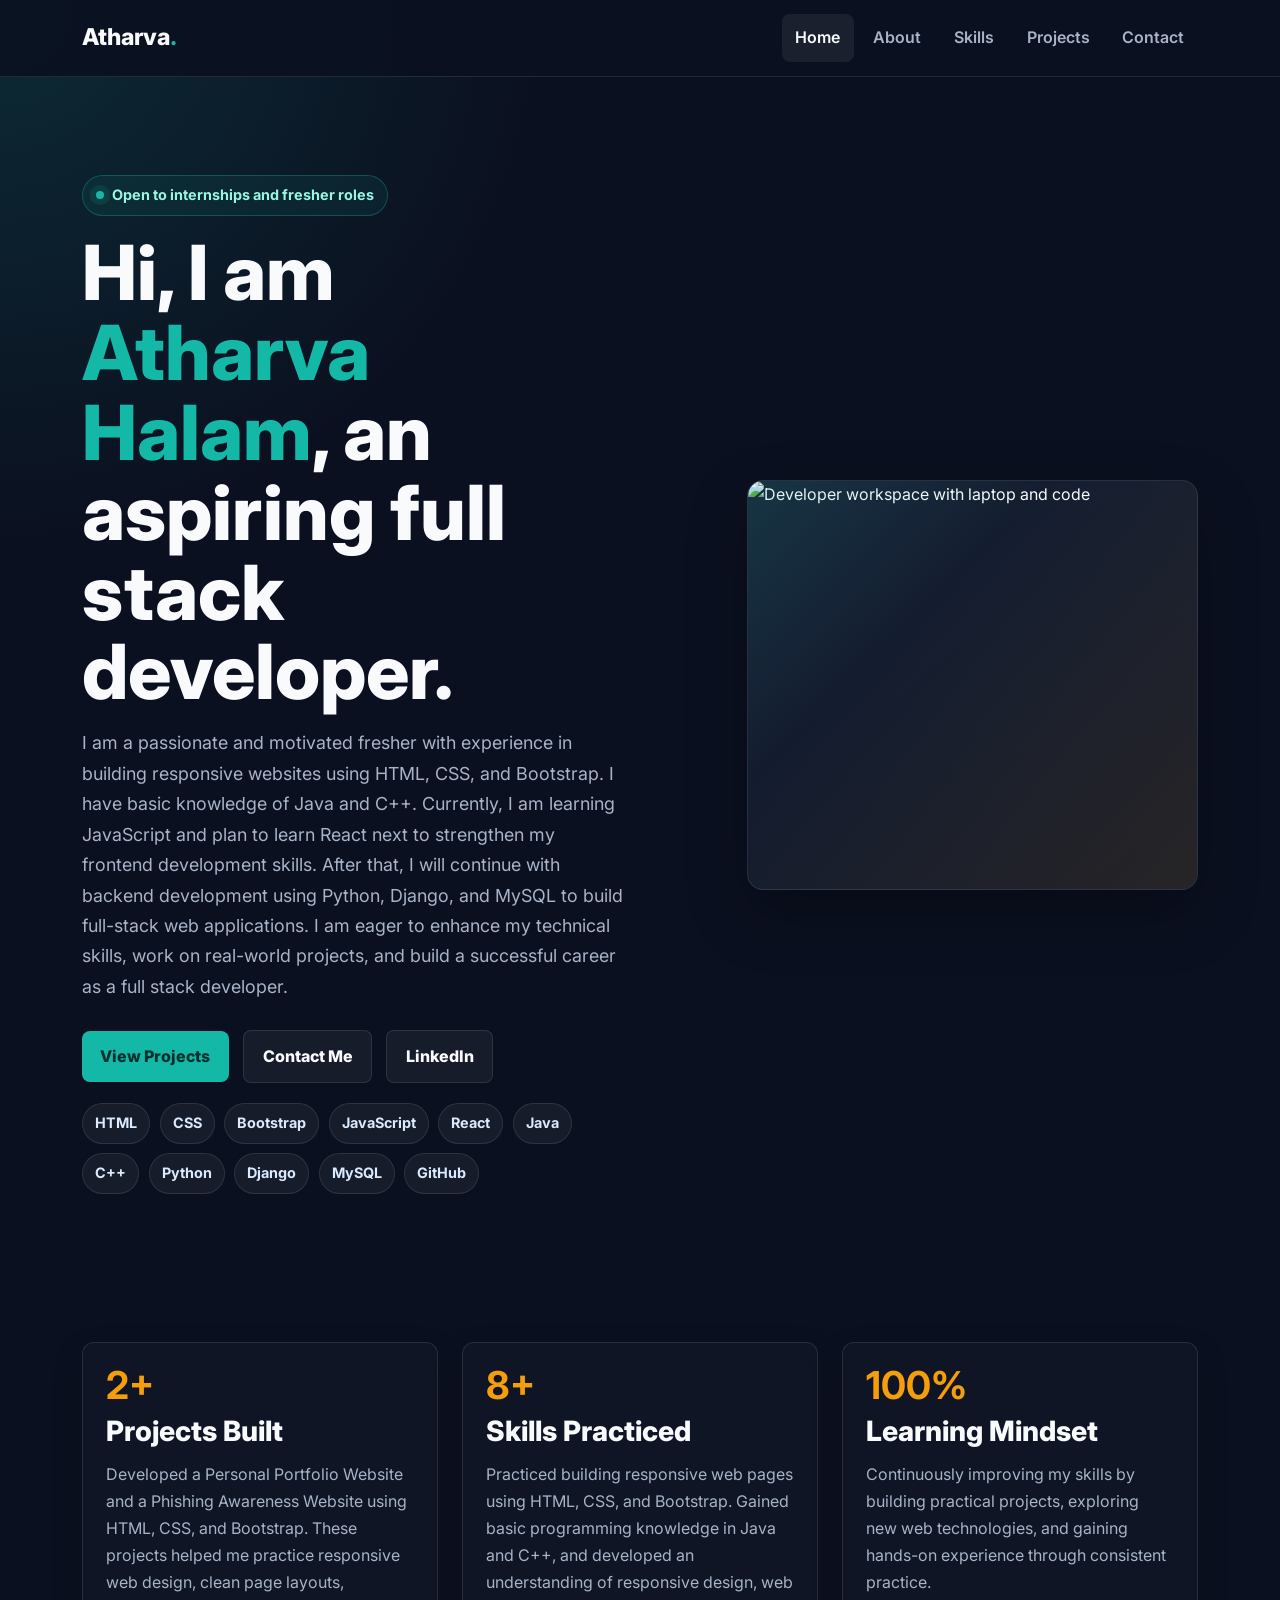
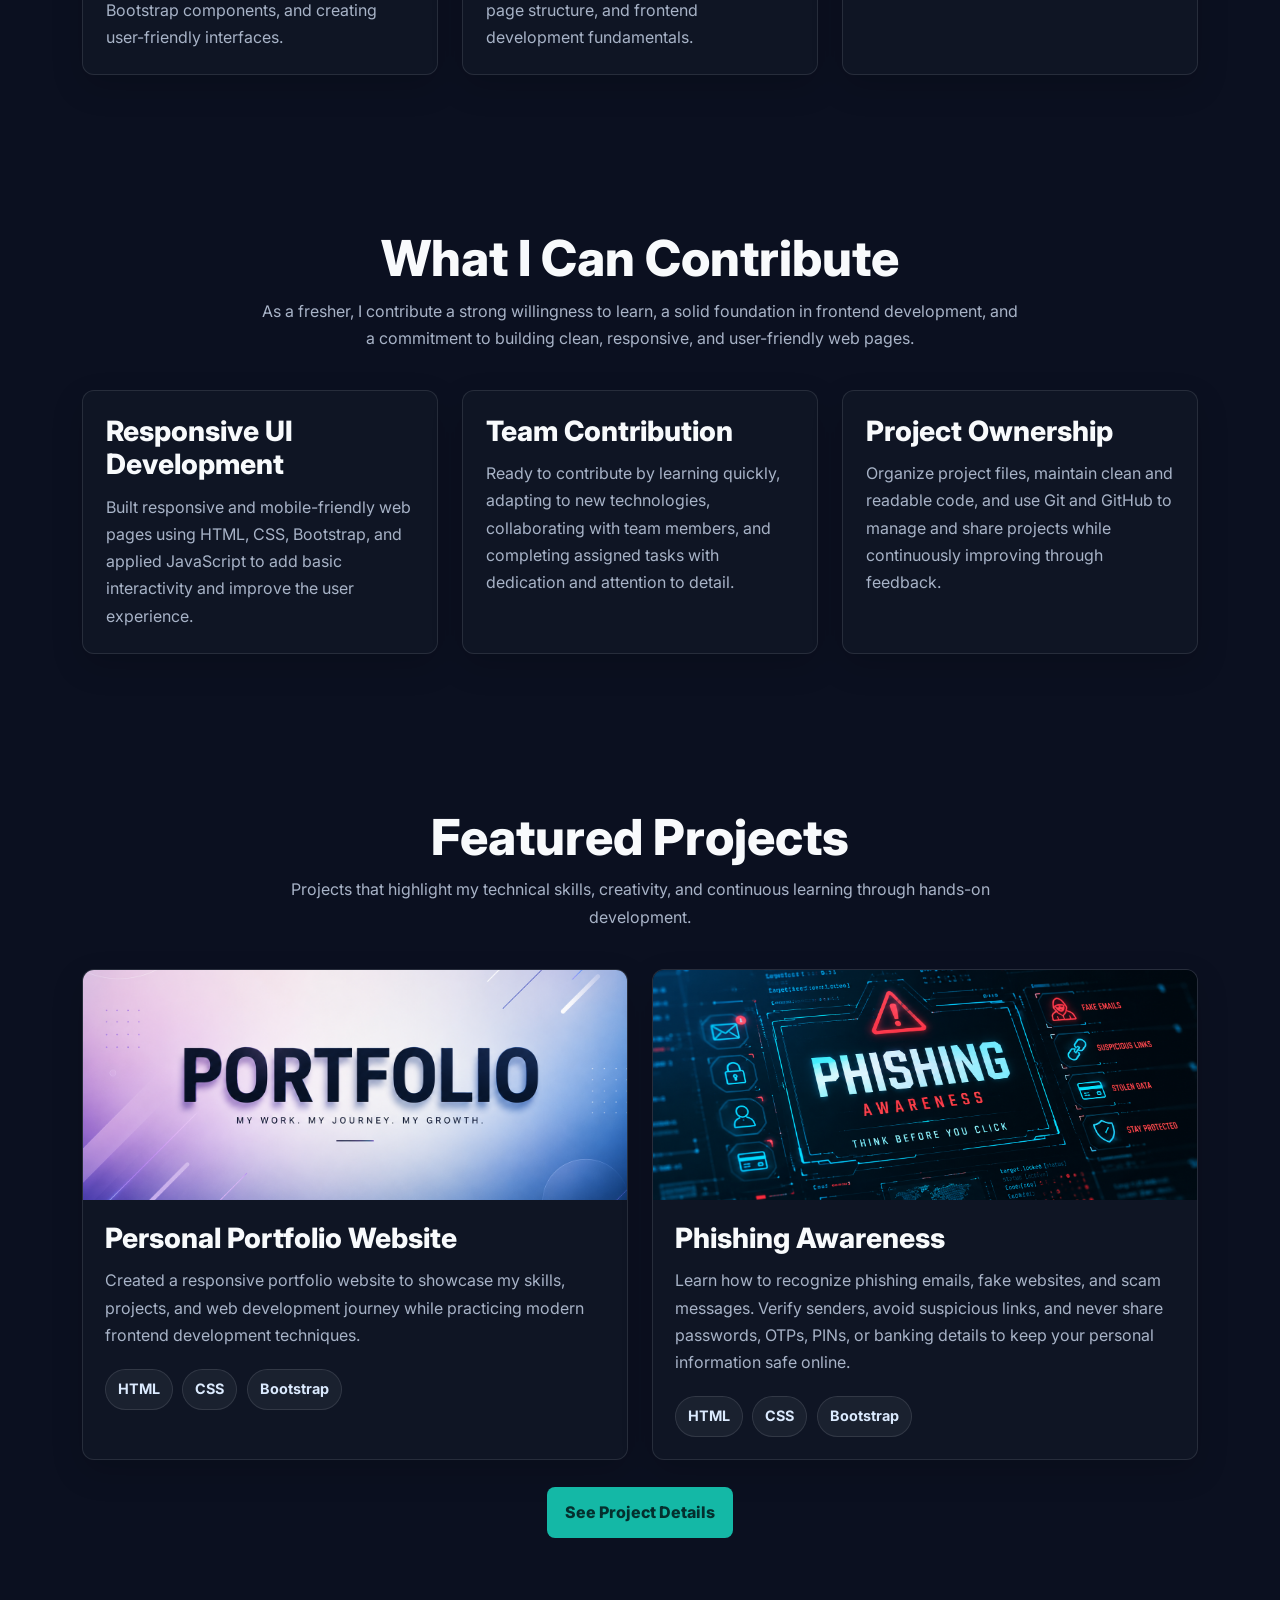
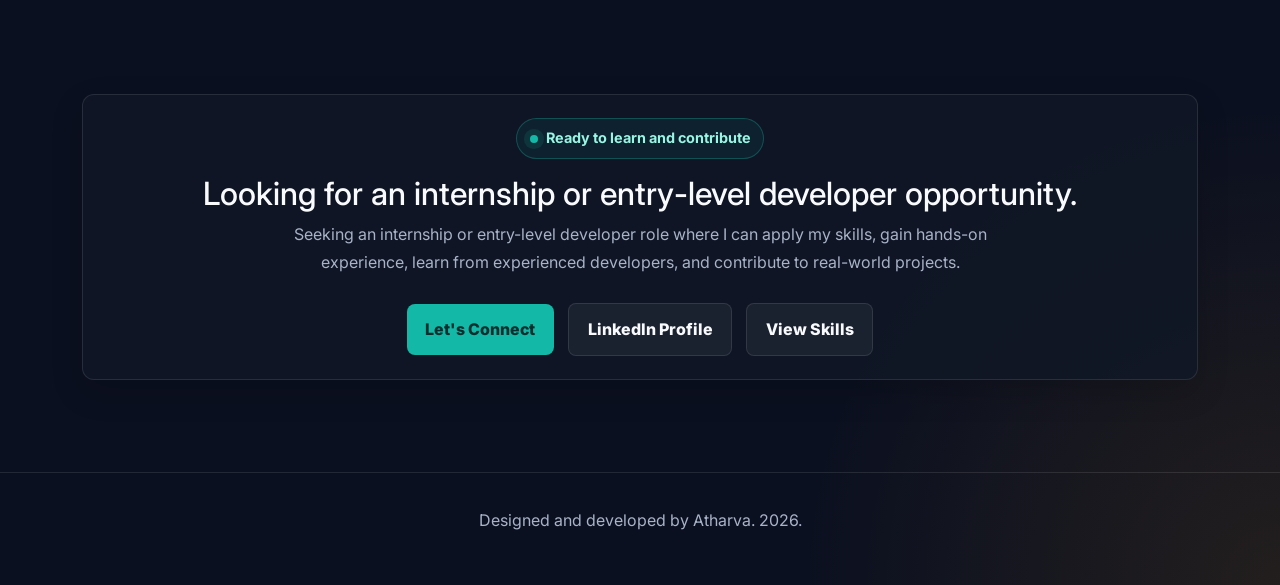
==== commit 6eaea477: "Update index.html" ====
--- a/index.html
+++ b/index.html
@@ -113,7 +113,7 @@
                     <div class="col-lg-5 offset-lg-1">
                         <div class="visual-panel">
                             <!-- Main profile/hero image showing a developer workspace. -->
-                            <img class="profile-photo" src="/image.png" alt="Developer workspace with laptop and code">
+                            <img class="/images/ChatGPT Image Jul 10, 2026, 06_51_20 PM.png" alt="Developer workspace with laptop and code">
                         </div>
                     </div>
                 </div>
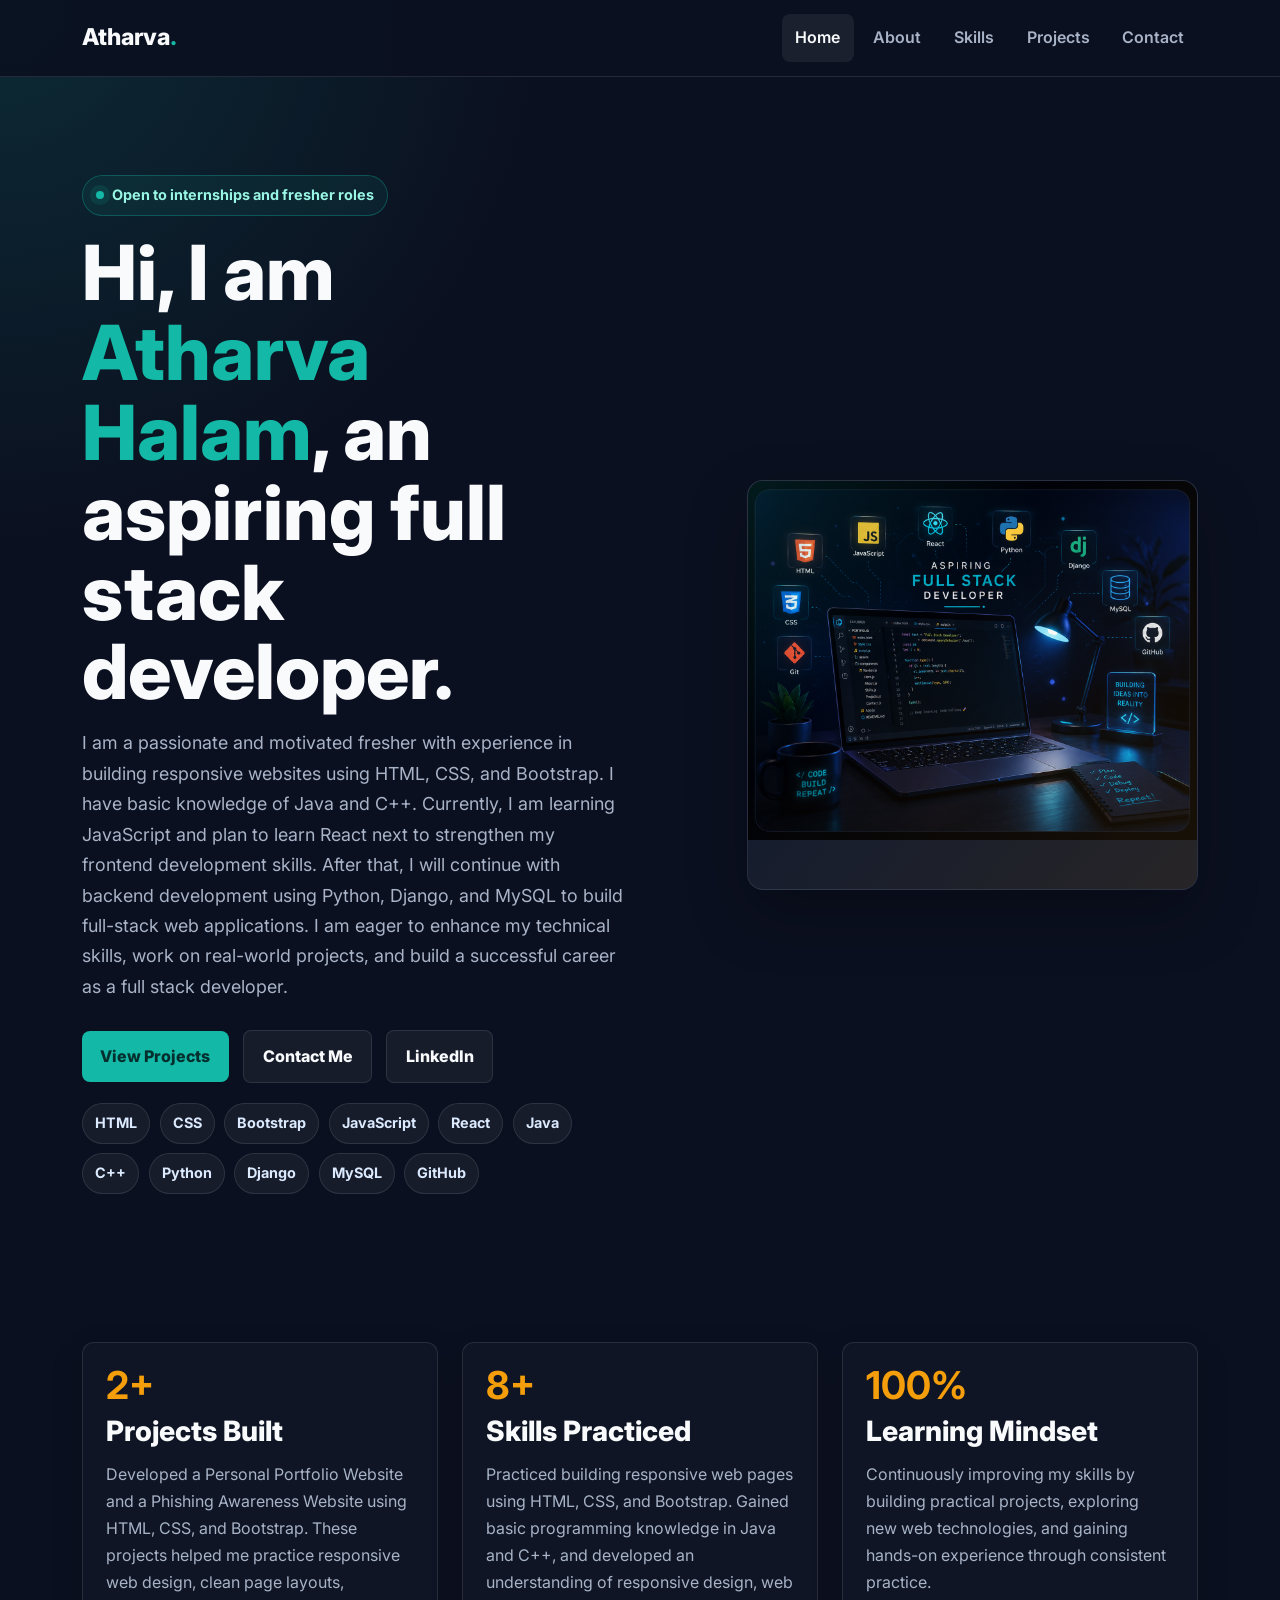
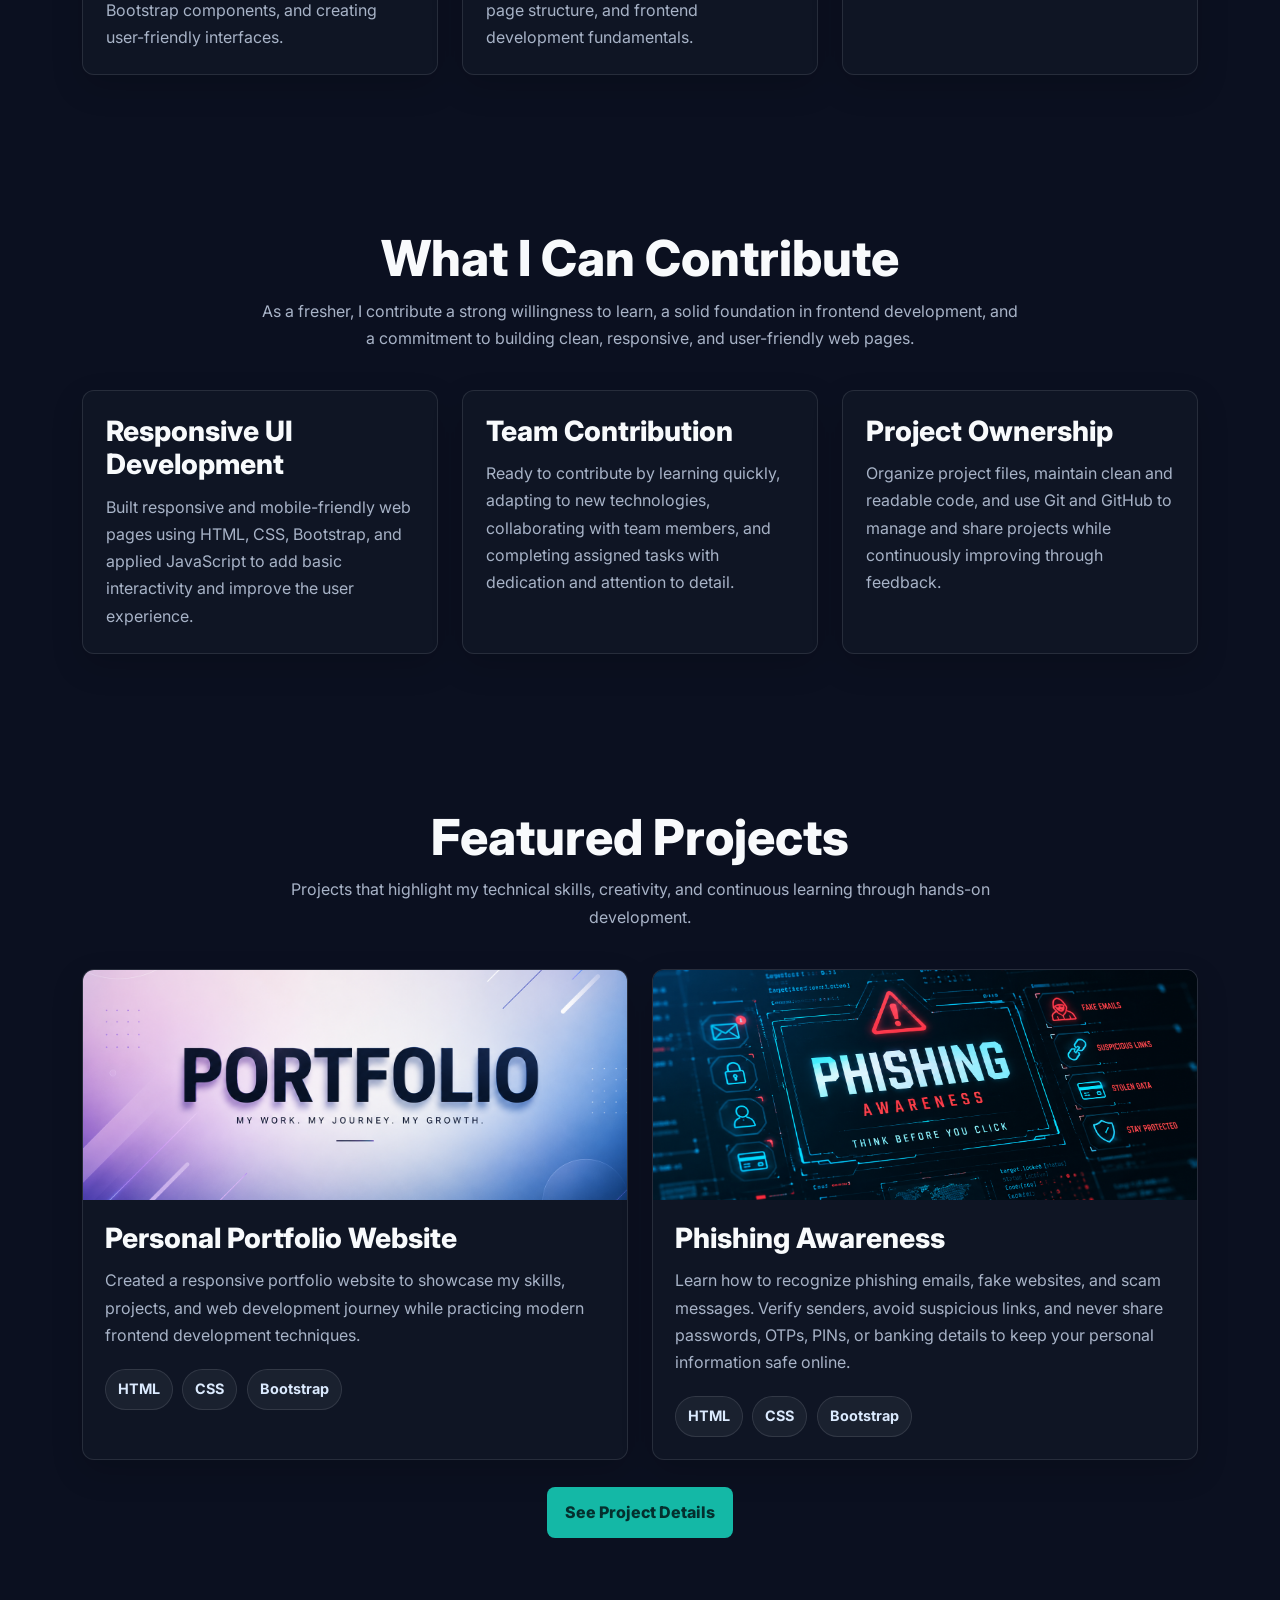
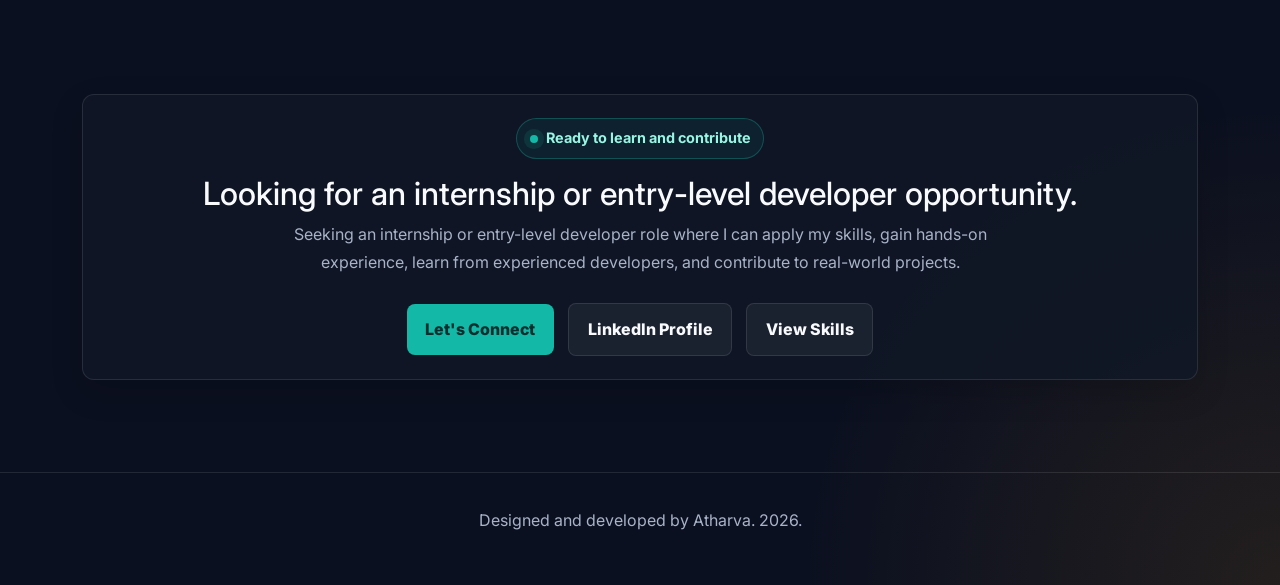
==== commit eac18ee0: "Update index.html" ====
--- a/index.html
+++ b/index.html
@@ -113,7 +113,7 @@
                     <div class="col-lg-5 offset-lg-1">
                         <div class="visual-panel">
                             <!-- Main profile/hero image showing a developer workspace. -->
-                            <img class="/images/ChatGPT Image Jul 10, 2026, 06_51_20 PM.png" alt="Developer workspace with laptop and code">
+                           <img src="images/ChatGPT Image Jul 10, 2026, 06_51_20 PM.png" alt="Developer workspace with laptop and code">
                         </div>
                     </div>
                 </div>
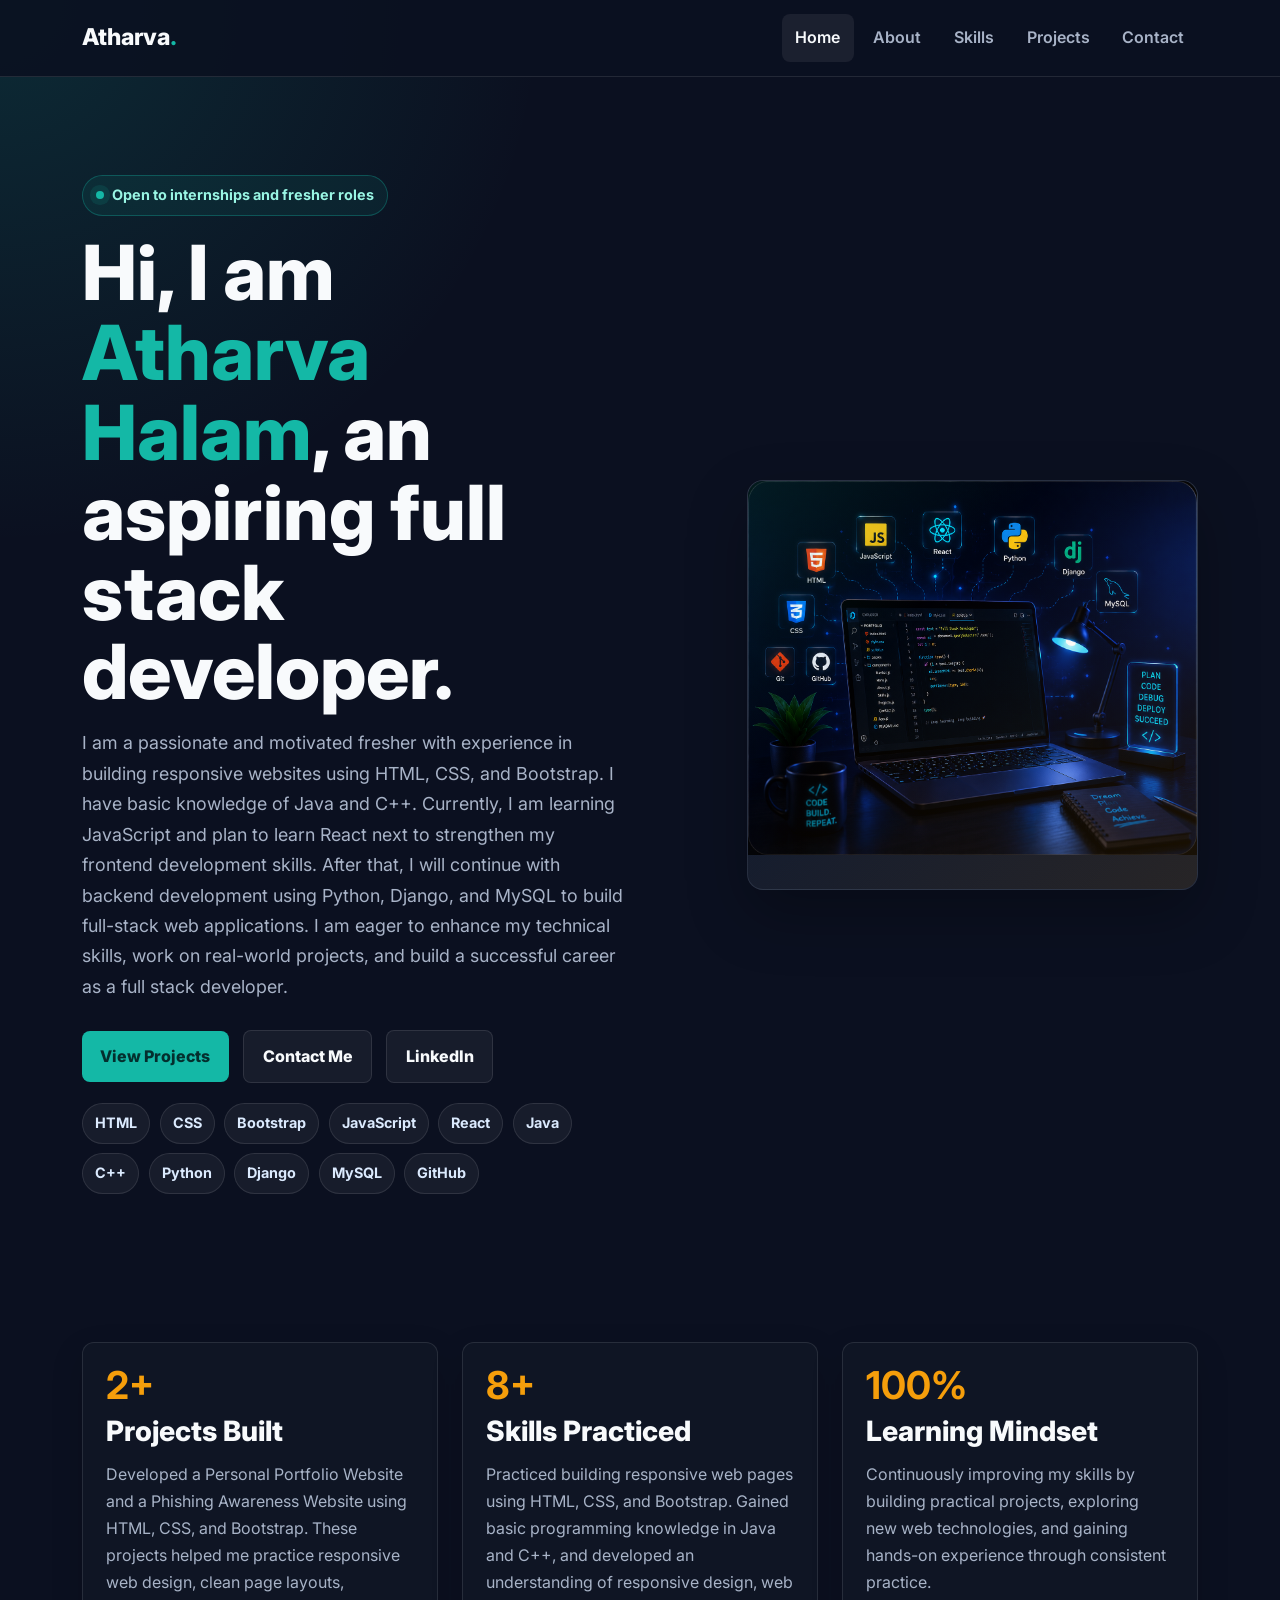
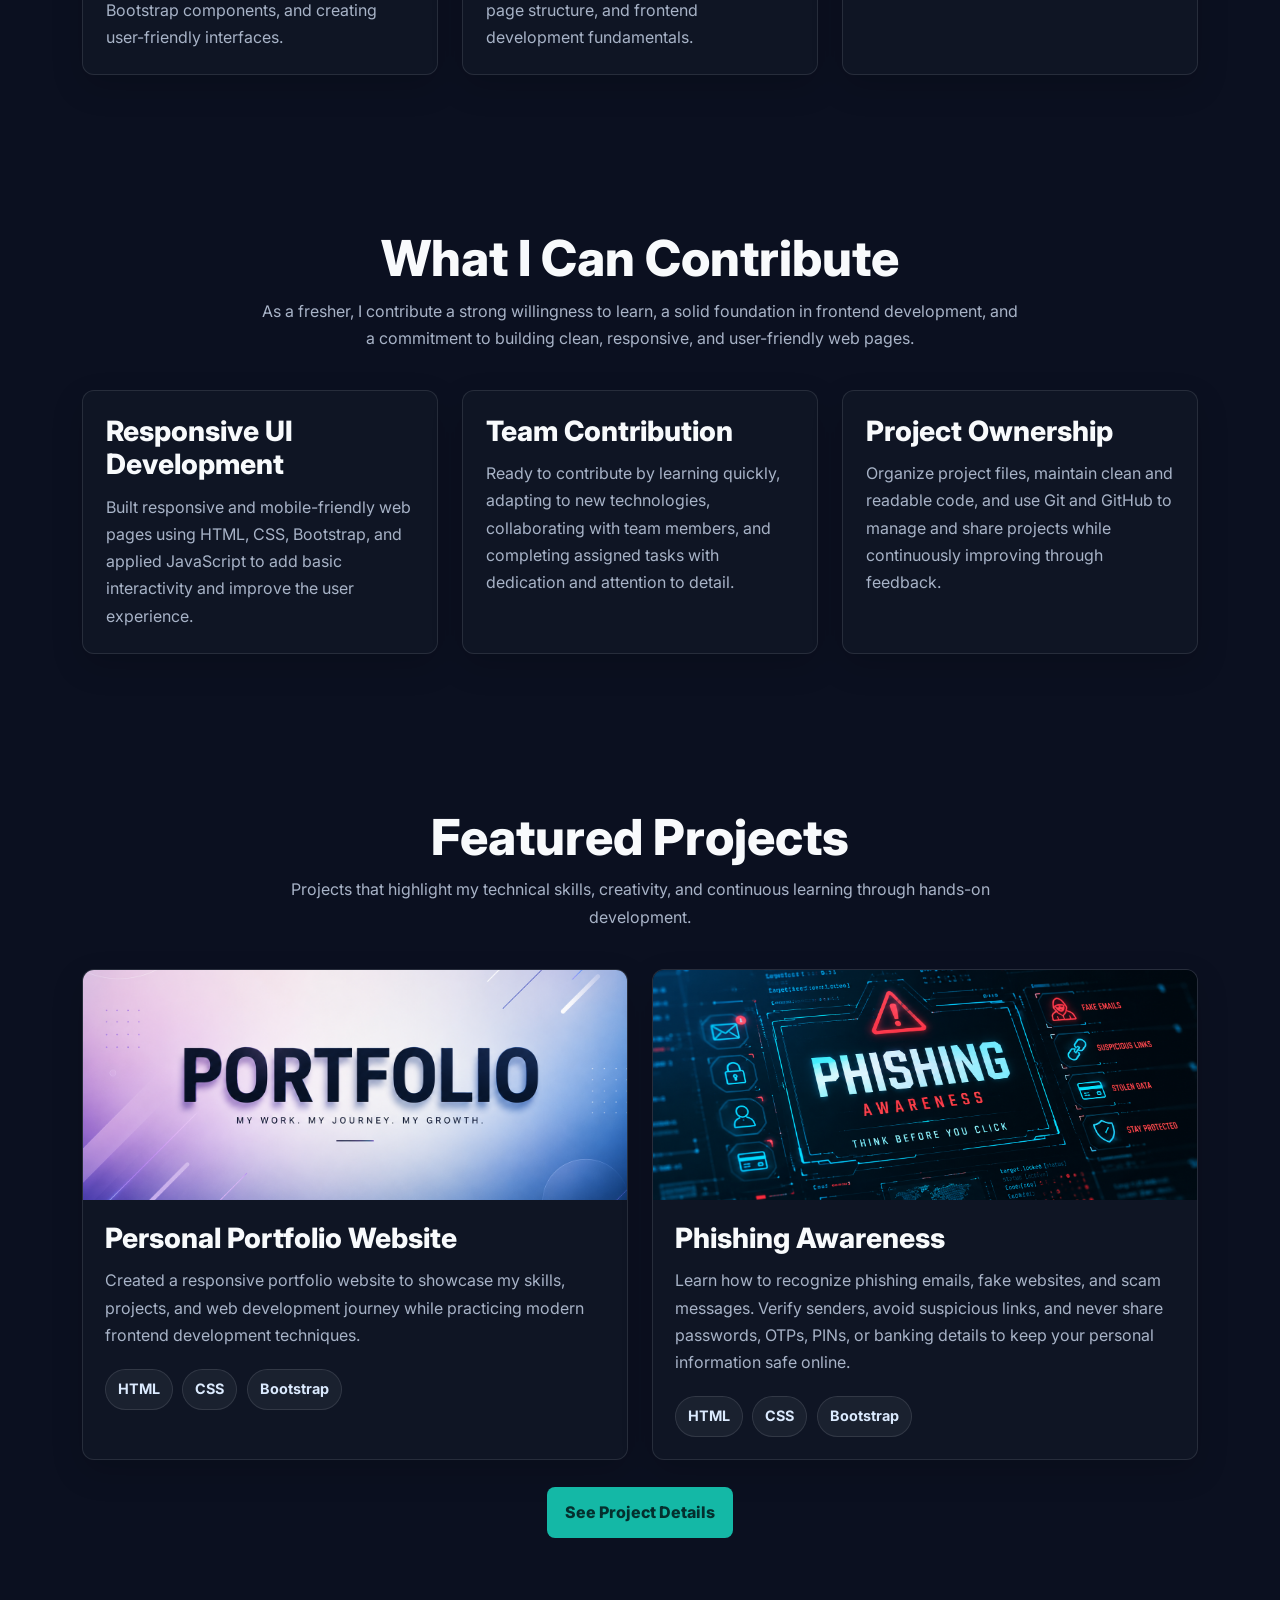
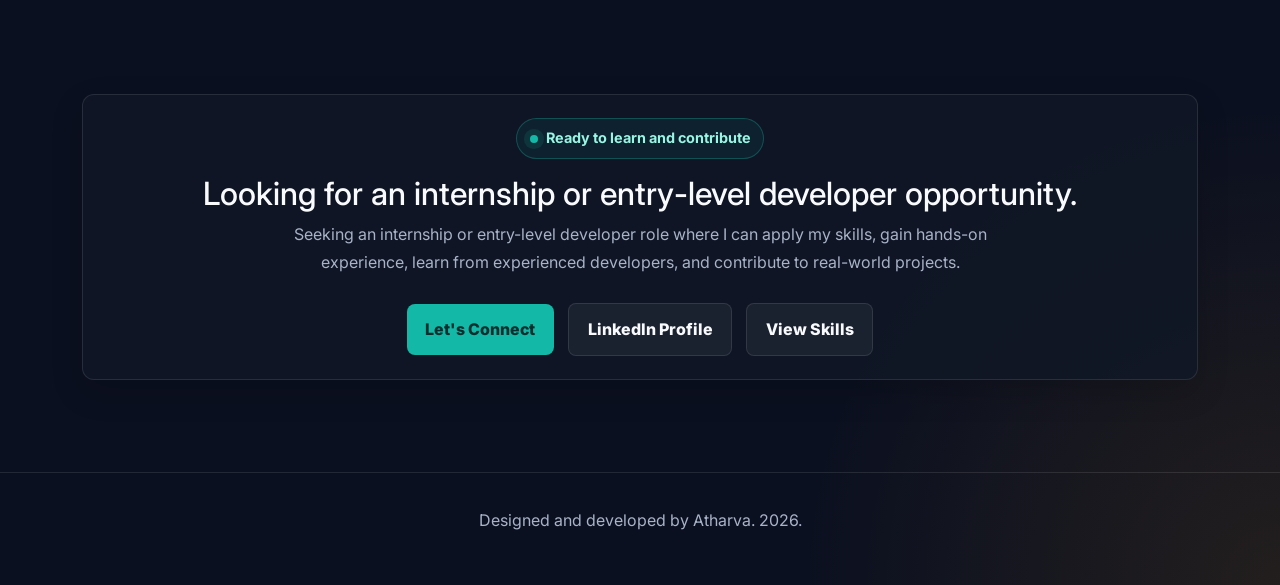
==== commit 7e9effa2: "Update index.html" ====
--- a/index.html
+++ b/index.html
@@ -113,7 +113,7 @@
                     <div class="col-lg-5 offset-lg-1">
                         <div class="visual-panel">
                             <!-- Main profile/hero image showing a developer workspace. -->
-                           <img src="images/ChatGPT Image Jul 10, 2026, 06_51_20 PM.png" alt="Developer workspace with laptop and code">
+                           <img src="images/ChatGPT Image Jul 10, 2026, 07_04_41 PM.png" alt="Developer workspace with laptop and code">
                         </div>
                     </div>
                 </div>
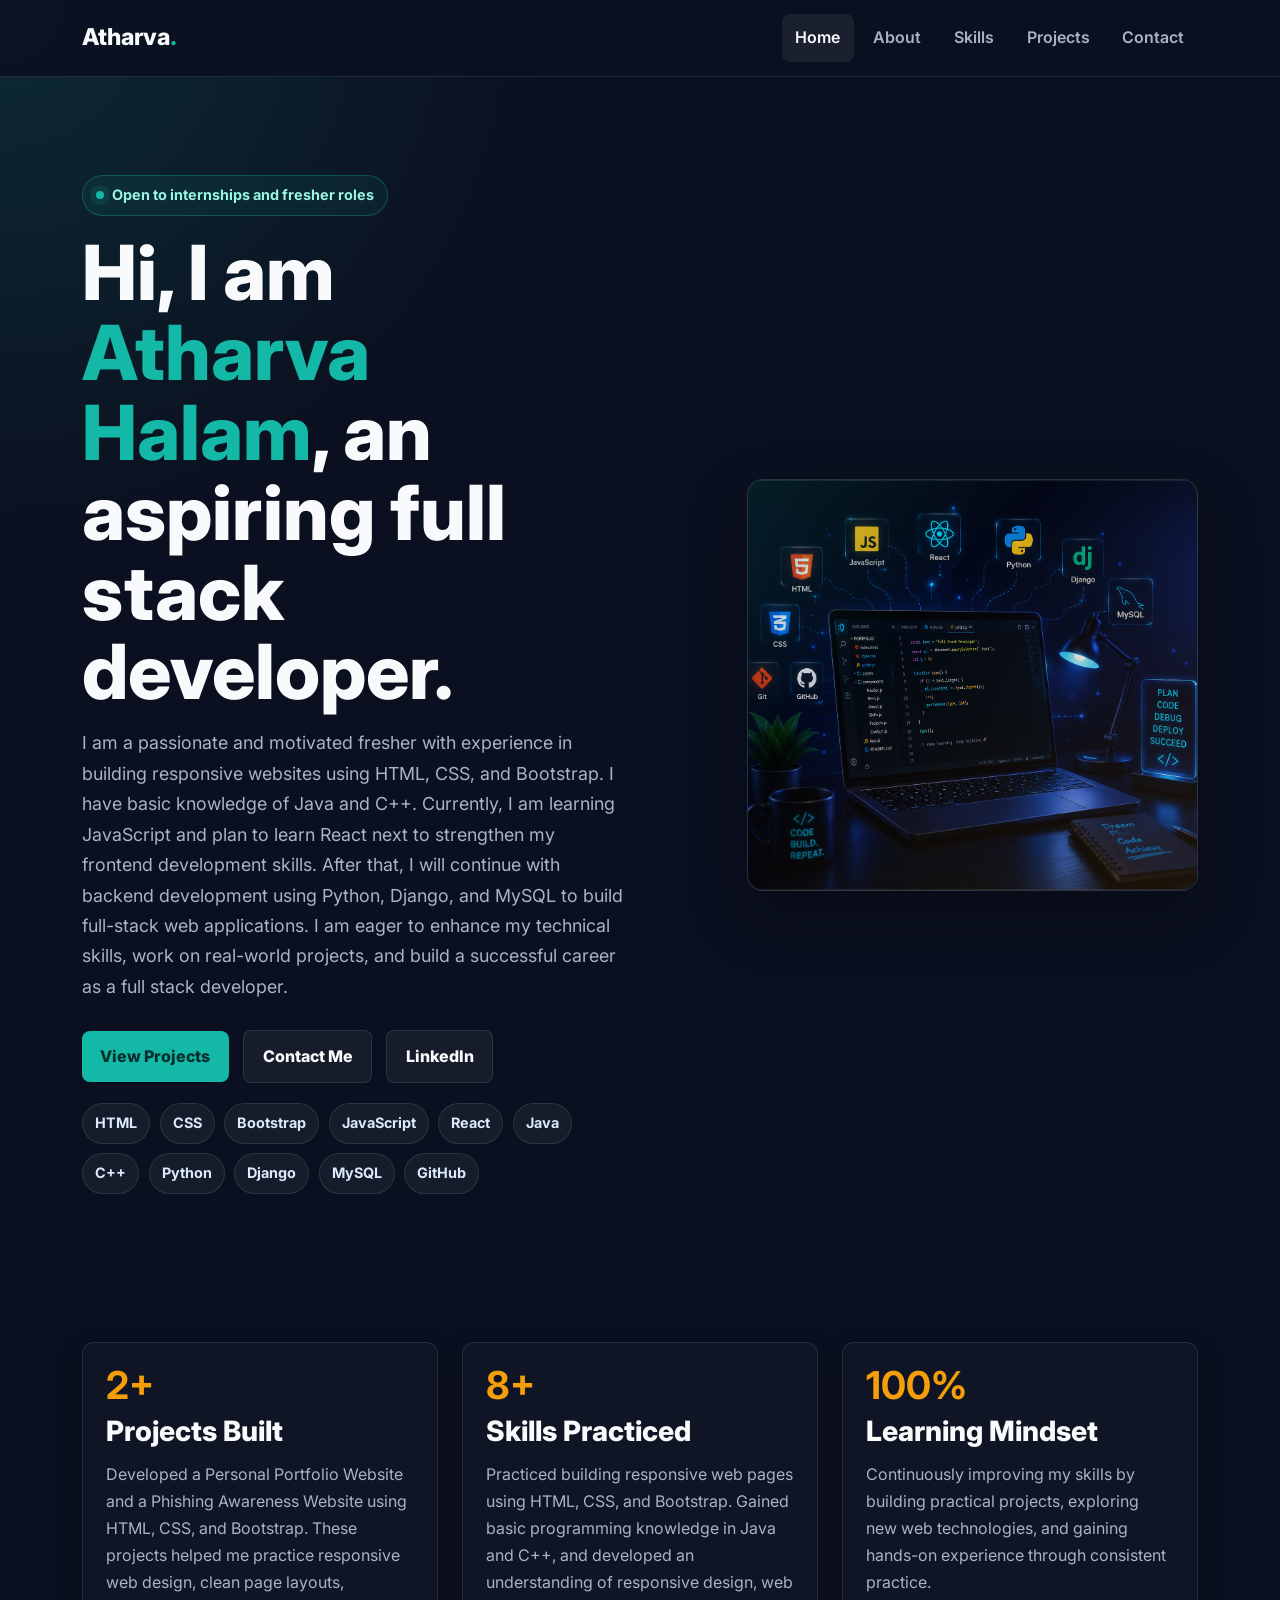
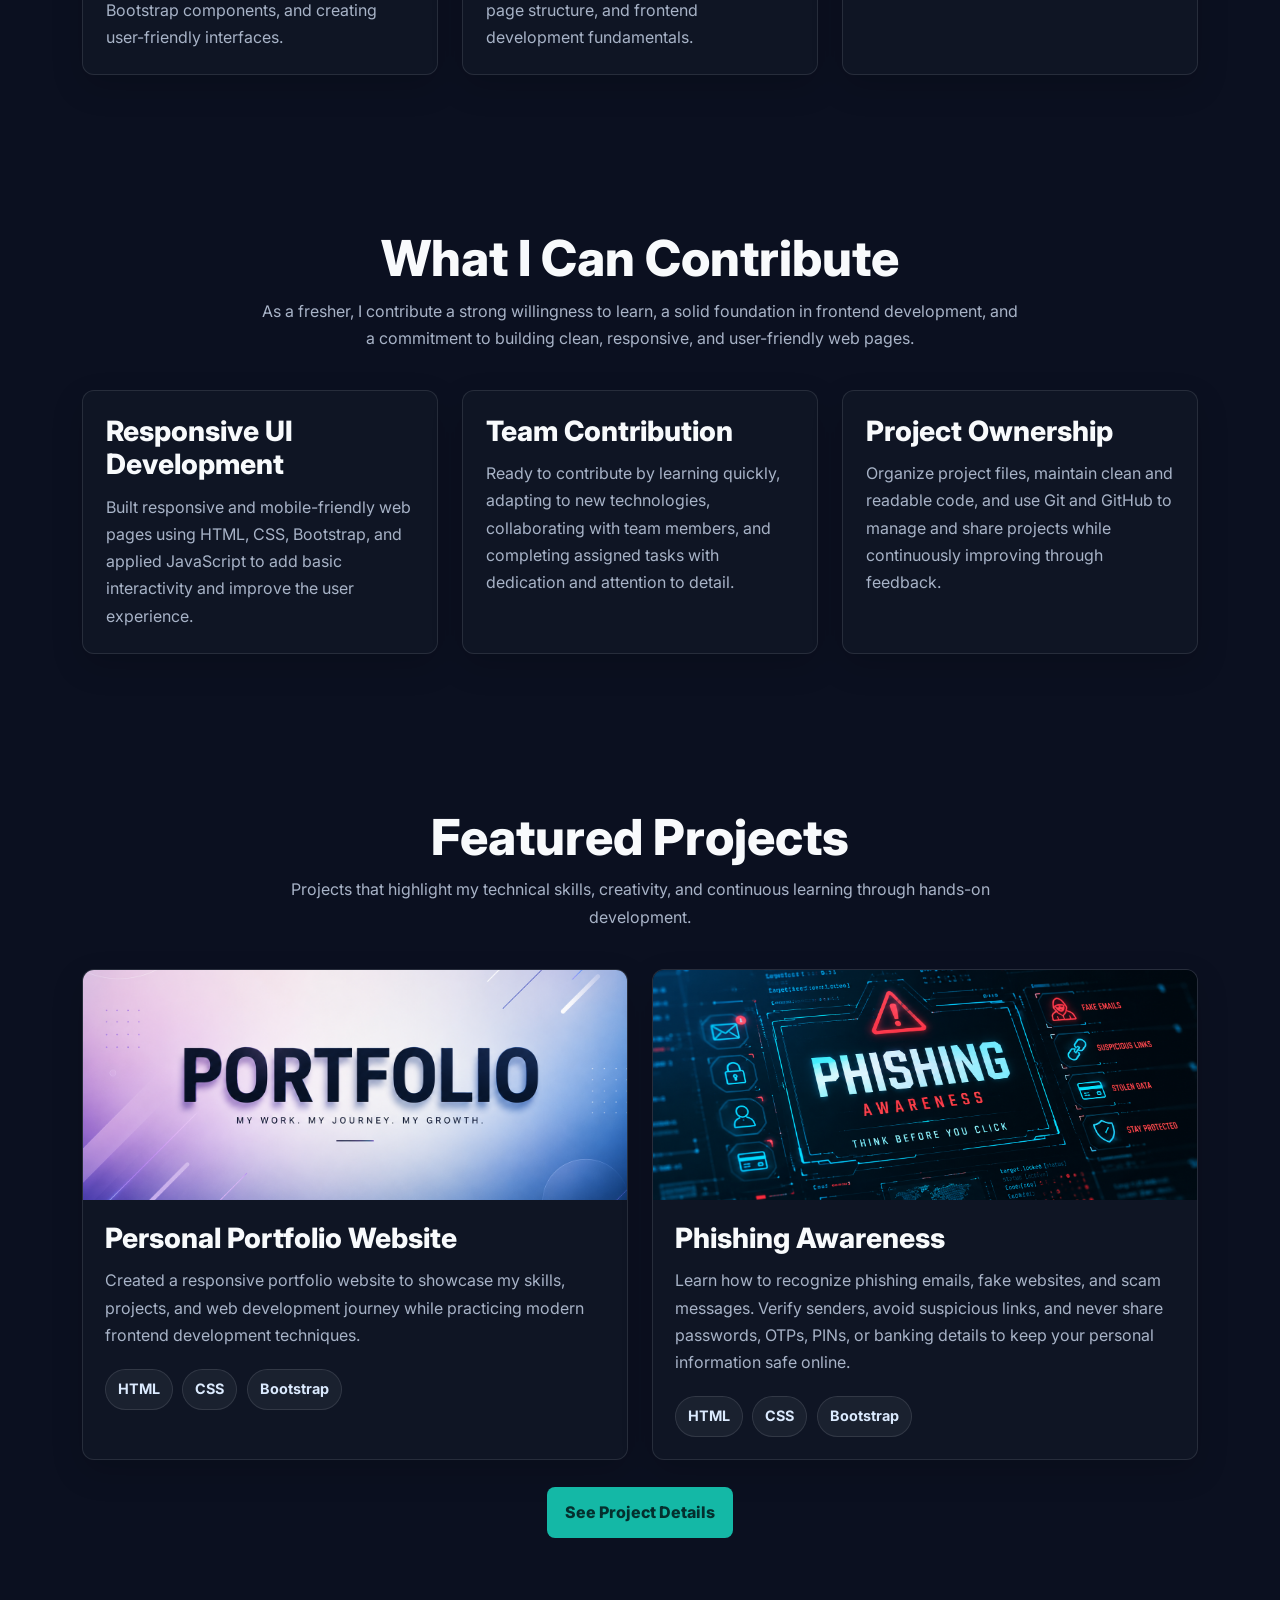
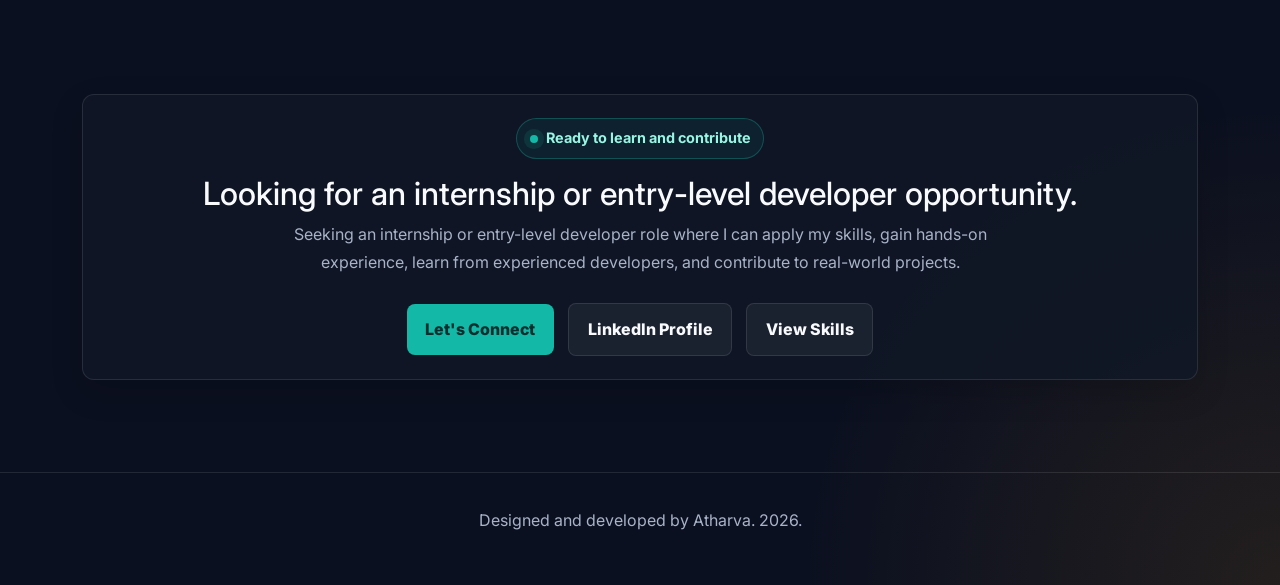
==== commit 92fefb91: "Update index.html" ====
--- a/index.html
+++ b/index.html
@@ -113,7 +113,7 @@
                     <div class="col-lg-5 offset-lg-1">
                         <div class="visual-panel">
                             <!-- Main profile/hero image showing a developer workspace. -->
-                           <img src="images/ChatGPT Image Jul 10, 2026, 07_04_41 PM.png" alt="Developer workspace with laptop and code">
+                          <img class="profile-photo" src="/images/ChatGPT Image Jul 10, 2026, 07_04_41 PM.png" alt="Developer workspace with laptop and code">
                         </div>
                     </div>
                 </div>
